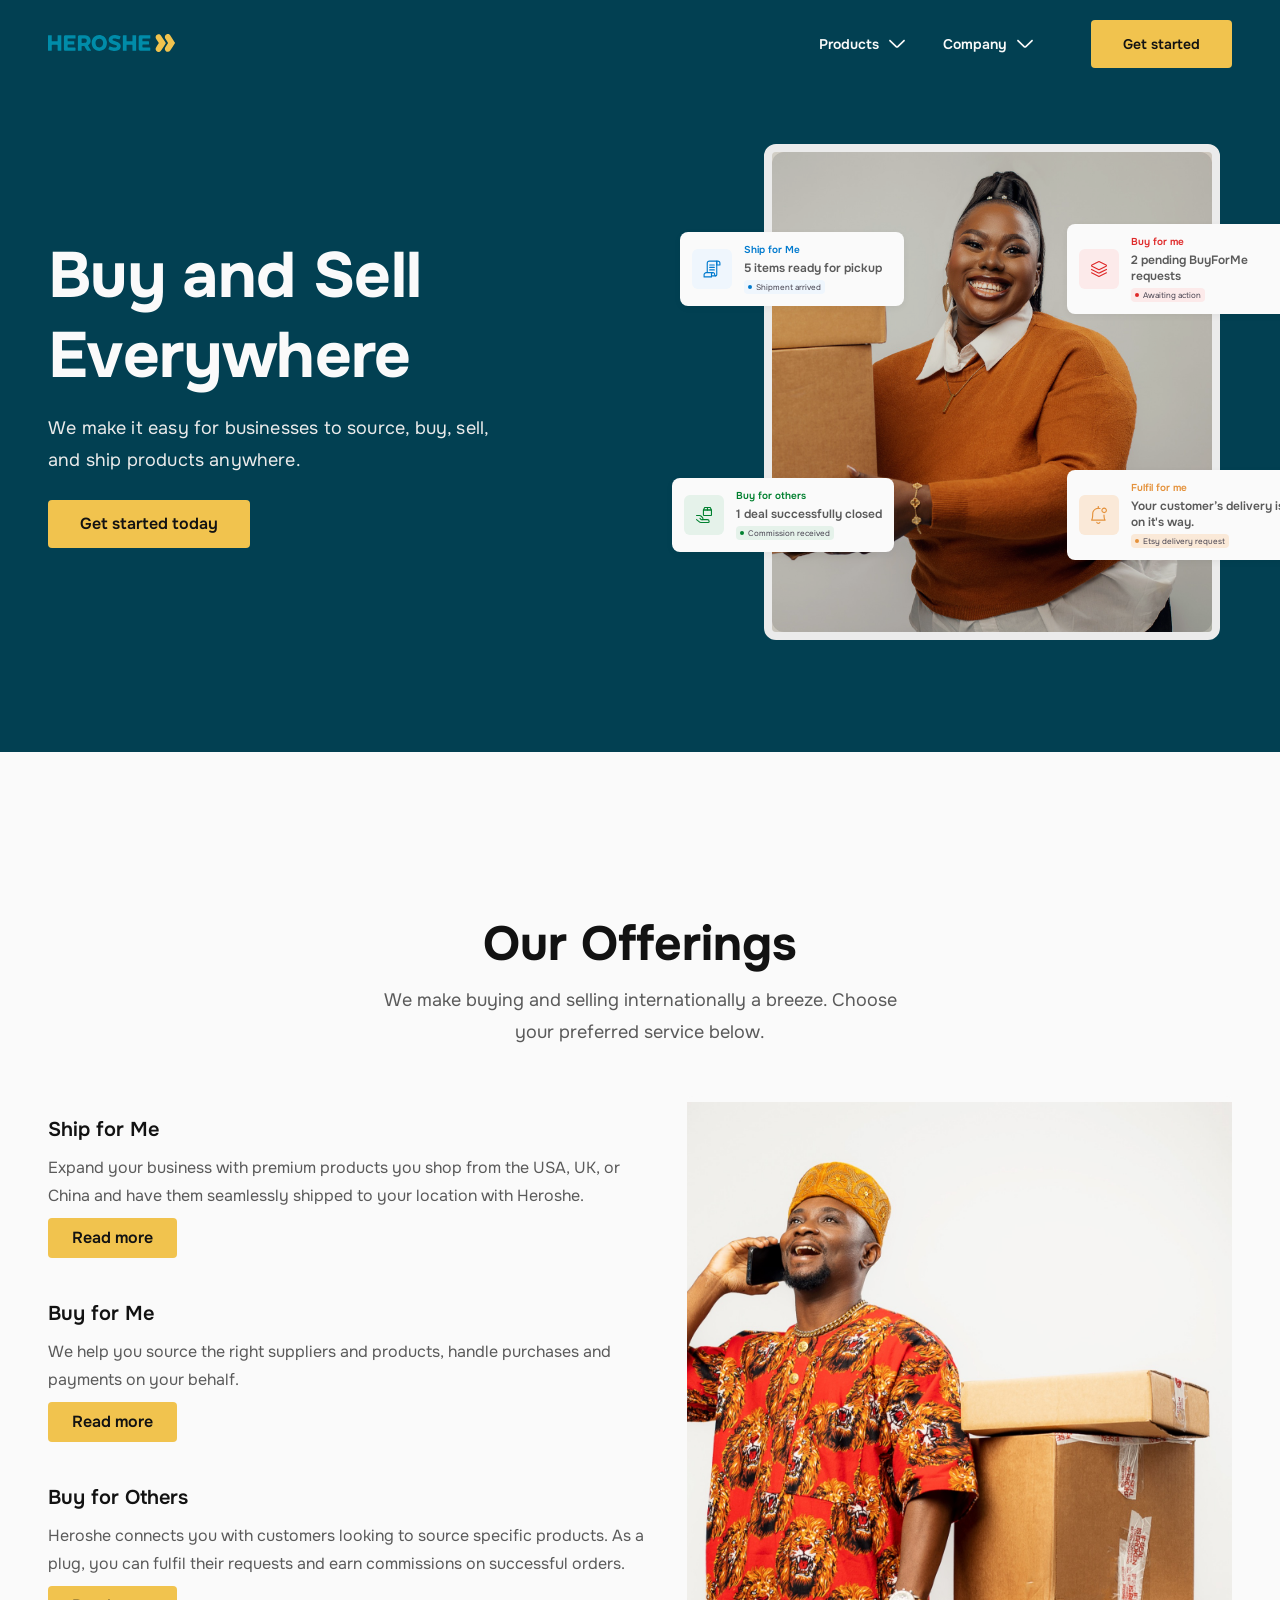
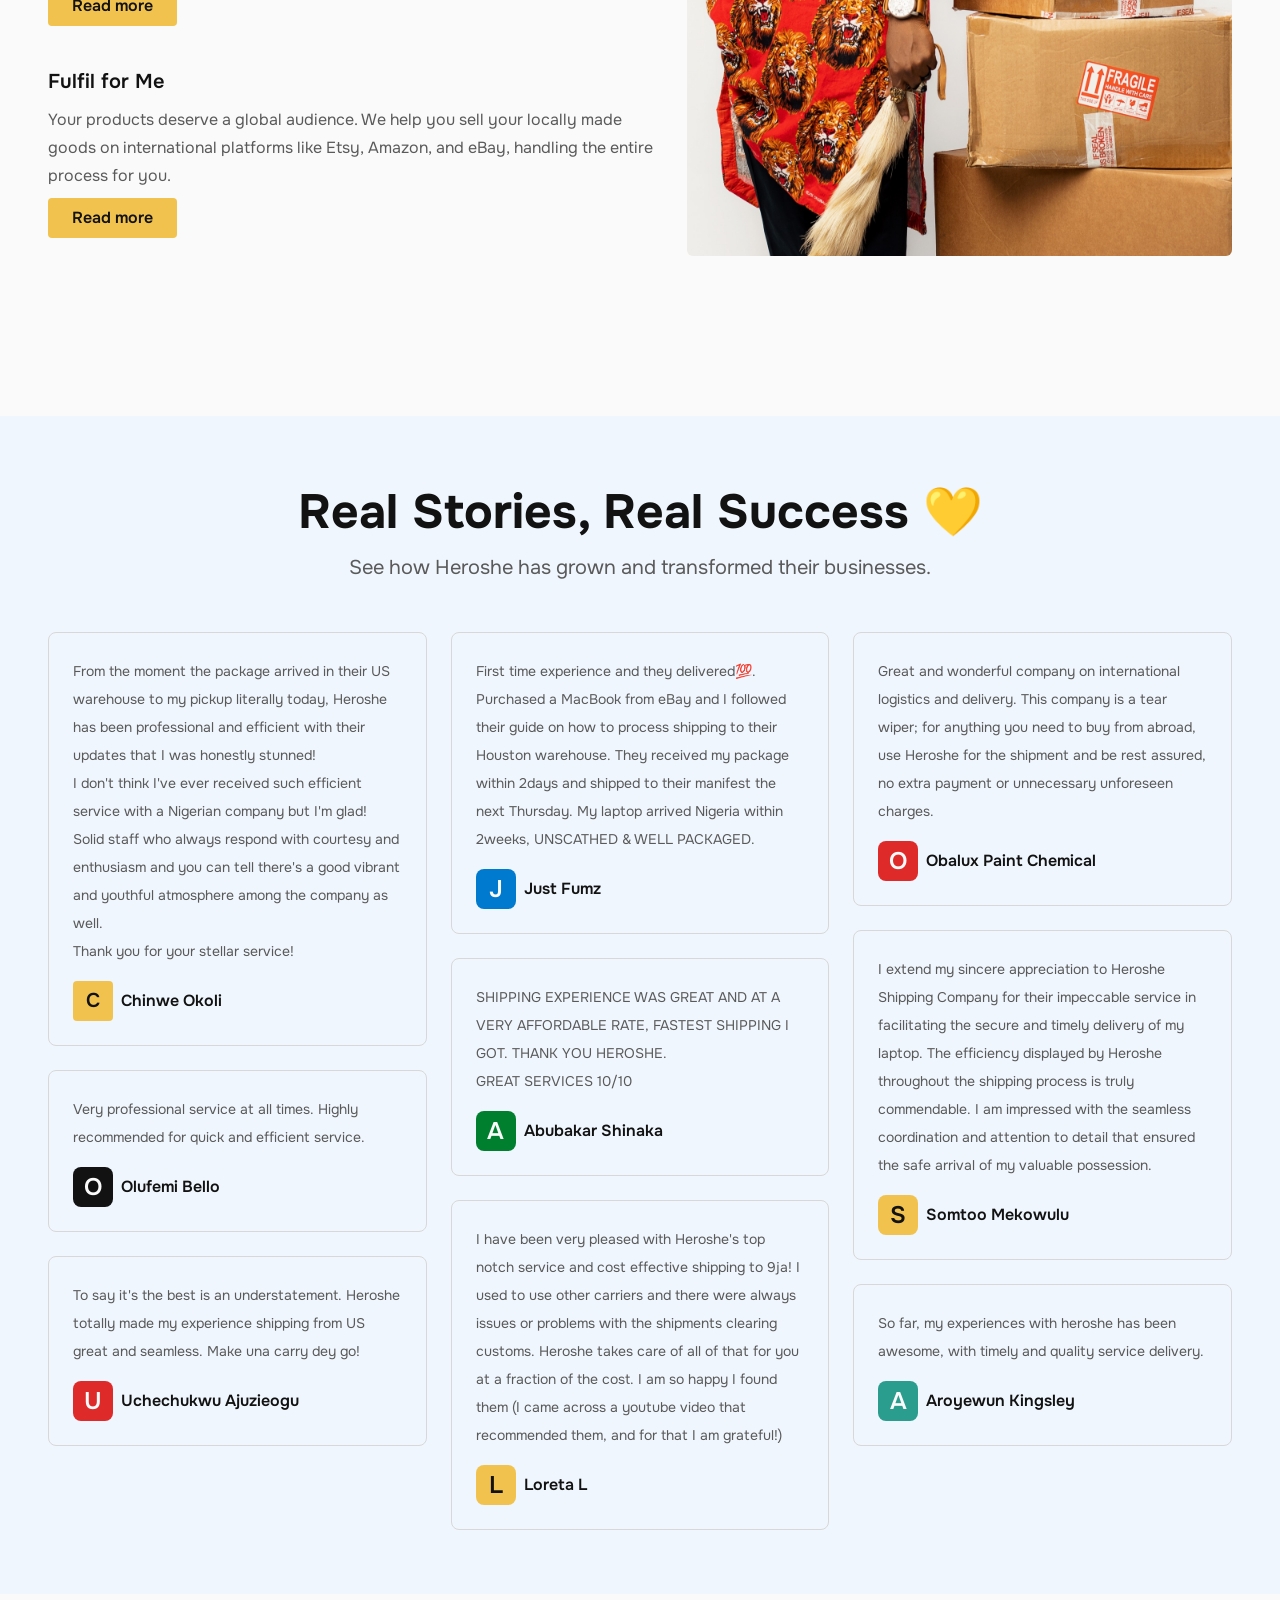
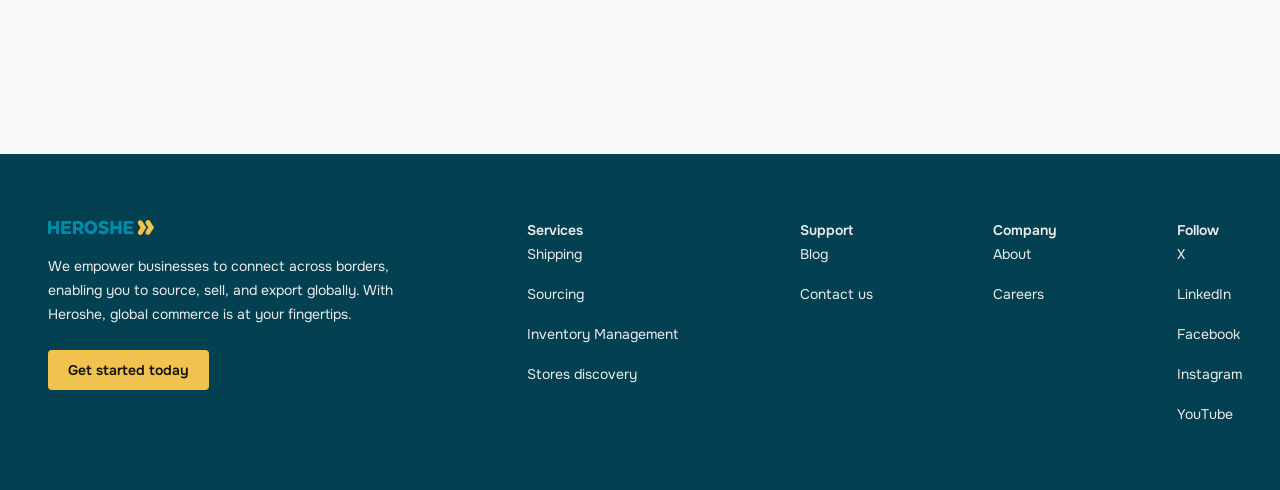
==== index.html @ 9ca13cf7 "Initial commit: Heroshe marketing site static build Imports the existing build, which until now had " ====
<!doctype html>
<html lang="en">
<head>
<meta charset="utf-8" />
<meta name="viewport" content="width=device-width, initial-scale=1" />
<title>Heroshe — Buy and Sell Everywhere</title>
<meta name="description" content="Heroshe makes it easy for businesses to source, buy, sell, and ship products anywhere." />
<link rel="preconnect" href="https://fonts.googleapis.com" />
<link rel="preconnect" href="https://fonts.gstatic.com" crossorigin />
<link href="https://fonts.googleapis.com/css2?family=Onest:wght@400;500;600;700&display=swap" rel="stylesheet" />
<link rel="stylesheet" href="styles.css" />
</head>
<body>

<!-- ───────────────────────── Header ───────────────────────── -->
<header class="header">
  <div class="header__inner">
    <a class="logo logo--header" href="index.html" aria-label="Heroshe home">
      <img src="assets/icons/logo-header.svg" alt="Heroshe" />
    </a>

    <button class="nav-toggle" type="button" aria-label="Open menu" aria-expanded="false" aria-controls="site-nav">
      <img src="assets/icons/hamburger.svg" alt="" aria-hidden="true" />
    </button>

    <nav class="nav" id="site-nav" aria-label="Main">
      <ul class="nav__list">
        <li class="nav__item nav__item--w108 has-menu">
          <button class="nav__trigger" type="button" aria-expanded="false" aria-controls="menu-products">
            Products
            <img class="nav__chevron" src="assets/icons/chevron-down.svg" alt="" aria-hidden="true" />
          </button>
          <div class="navmenu" id="menu-products">
            <a class="navmenu__link" href="ship-for-me.html">Ship for Me</a>
            <a class="navmenu__link" href="buy-for-me.html">Buy for Me</a>
            <a class="navmenu__link" href="buy-for-others.html">Buy for Others</a>
            <a class="navmenu__link" href="fulfil-for-me.html">Fulfil for Me</a>
          </div>
        </li>
        <li class="nav__item has-menu">
          <button class="nav__trigger" type="button" aria-expanded="false" aria-controls="menu-company">
            Company
            <img class="nav__chevron" src="assets/icons/chevron-down.svg" alt="" aria-hidden="true" />
          </button>
          <div class="navmenu" id="menu-company">
            <a class="navmenu__link" href="about.html">About</a>
            <a class="navmenu__link" href="contact-us.html">Contact Us</a>
          </div>
        </li>
      </ul>
      <div class="nav__actions">
        <a class="btn btn--sm" href="#">Get started</a>
      </div>
    </nav>
  </div>
</header>

<!-- ───────────────────────── Hero ───────────────────────── -->
<section class="hero">
  <div class="hero__inner">

    <div class="hero__left">
      <div class="hero__text">
        <h1 class="hero__title">Buy and Sell Everywhere</h1>
        <p class="hero__sub"><span class="d-only">We make it easy for businesses to source, buy, sell, and ship products anywhere.</span><span class="m-only">We make it easier for businesses to source, buy, ship, and fulfill products worldwide.</span></p>
      </div>
      <a class="btn btn--lg" href="#">Get started today</a>
    </div>

    <div class="hero__right">
      <div class="hero__imagegroup">
        <div class="hero__imageframe">
          <img class="hero__photo" src="assets/img/hero.jpg" alt="A Heroshe customer holding a parcel" />
          <span class="hero__scrim" aria-hidden="true"></span>
        </div>
      </div>

      <!-- Floating status cards -->
      <div class="chip-card chip-card--ship">
        <span class="chip-card__icon chip-card__icon--highlight">
          <img class="ic ic--full" src="assets/icons/receipt.svg" alt="" />
        </span>
        <div class="chip-card__body">
          <p class="chip-card__label" style="color:var(--highlight)">Ship for Me</p>
          <p class="chip-card__title">5 items ready for pickup</p>
          <span class="chip chip--highlight"><i></i>Shipment arrived</span>
        </div>
      </div>

      <div class="chip-card chip-card--buyme">
        <span class="chip-card__icon chip-card__icon--critical">
          <img class="ic ic--layers" src="assets/icons/layers.svg" alt="" />
        </span>
        <div class="chip-card__body">
          <p class="chip-card__label" style="color:var(--critical)">Buy for me</p>
          <p class="chip-card__title">2 pending BuyForMe requests</p>
          <span class="chip chip--critical"><i></i>Awaiting action</span>
        </div>
      </div>

      <div class="chip-card chip-card--buyothers">
        <span class="chip-card__icon chip-card__icon--success">
          <img class="ic ic--delivery" src="assets/icons/delivery-shipping.svg" alt="" />
        </span>
        <div class="chip-card__body">
          <p class="chip-card__label" style="color:var(--success)">Buy for others</p>
          <p class="chip-card__title">1 deal successfully closed</p>
          <span class="chip chip--success"><i></i>Commission received</span>
        </div>
      </div>

      <div class="chip-card chip-card--fulfil">
        <span class="chip-card__icon chip-card__icon--warning">
          <img class="ic ic--full" src="assets/icons/bell.svg" alt="" />
        </span>
        <div class="chip-card__body">
          <p class="chip-card__label" style="color:var(--warning)"><span class="d-only">Fulfil for me</span><span class="m-only">Sell for me</span></p>
          <p class="chip-card__title">Your customer&rsquo;s delivery is on it's way.</p>
          <span class="chip chip--warning"><i></i>Etsy delivery request</span>
        </div>
      </div>
    </div>

  </div>
</section>

<!-- ───────────────────────── Our Offerings ───────────────────────── -->
<section class="offerings">
  <div class="offerings__inner">

    <div class="section-head section-head--offerings">
      <h2 class="section-head__title">Our Offerings</h2>
      <p class="section-head__sub"><span class="d-only">We make buying and selling internationally a breeze. Choose your preferred service below.</span><span class="m-only">We make trading locally and internationally a walk in the park. Choose your preferred services below.</span></p>
    </div>

    <div class="offerings__row">
      <div class="offerings__list">

        <article class="offering">
          <h3 class="offering__title">Ship for Me</h3>
          <p class="offering__body">Expand your business with premium products you shop from the USA, UK, or China and have them seamlessly shipped to your location with Heroshe.</p>
          <a class="btn btn--md" href="ship-for-me.html">Read more</a>
        </article>

        <article class="offering">
          <h3 class="offering__title">Buy for Me</h3>
          <p class="offering__body">We help you source the right suppliers and products, handle purchases and payments on your behalf.</p>
          <a class="btn btn--md" href="buy-for-me.html">Read more</a>
        </article>

        <article class="offering">
          <h3 class="offering__title">Buy for Others</h3>
          <p class="offering__body">Heroshe connects you with customers looking to source specific products. As a plug, you can fulfil their requests and earn commissions on successful orders.</p>
          <a class="btn btn--md" href="buy-for-others.html">Read more</a>
        </article>

        <article class="offering">
          <h3 class="offering__title"><span class="d-only">Fulfil for Me</span><span class="m-only">Sell for Me</span></h3>
          <p class="offering__body">Your products deserve a global audience. We help you sell your locally made goods on international platforms like Etsy, Amazon, and eBay, handling the entire process for you.</p>
          <a class="btn btn--md" href="fulfil-for-me.html">Read more</a>
        </article>

      </div>

      <div class="offerings__figure">
        <img src="assets/img/offerings.jpg" alt="A Heroshe seller on the phone beside stacked shipping boxes" />
      </div>
    </div>

  </div>
</section>

<!-- ───────────────────────── Testimonials ───────────────────────── -->
<section class="stories">
  <div class="stories__inner">

    <div class="section-head section-head--stories">
      <h2 class="section-head__title">Real Stories, Real Success 💛</h2>
      <p class="section-head__sub">See how Heroshe has grown and transformed their businesses.</p>
    </div>

    <div class="stories__grid">

      <div class="stories__col">
        <figure class="tcard">
          <blockquote class="tcard__quote">From the moment the package arrived in their US warehouse to my pickup literally today, Heroshe has been professional and efficient with their updates that I was honestly stunned!<br />I don't think I've ever received such efficient service with a Nigerian company but I'm glad! Solid staff who always respond with courtesy and enthusiasm and you can tell there's a good vibrant and youthful atmosphere among the company as well.<br />Thank you for your stellar service!</blockquote>
          <figcaption class="tcard__author">
            <span class="avatar avatar--sq4" style="background:var(--yellow);color:var(--on-surface);font-size:20px">C</span>
            <span class="tcard__name">Chinwe Okoli</span>
          </figcaption>
        </figure>

        <figure class="tcard">
          <blockquote class="tcard__quote">Very professional service at all times. Highly recommended for quick and efficient service.</blockquote>
          <figcaption class="tcard__author">
            <span class="avatar" style="background:#121212;color:var(--surface)">O</span>
            <span class="tcard__name">Olufemi Bello</span>
          </figcaption>
        </figure>

        <figure class="tcard">
          <blockquote class="tcard__quote">To say it's the best is an understatement. Heroshe totally made my experience shipping from US great and seamless. Make una carry dey go!</blockquote>
          <figcaption class="tcard__author">
            <span class="avatar" style="background:var(--critical);color:var(--surface)">U</span>
            <span class="tcard__name">Uchechukwu Ajuzieogu</span>
          </figcaption>
        </figure>
      </div>

      <div class="stories__col">
        <figure class="tcard">
          <blockquote class="tcard__quote">First time experience and they delivered💯. Purchased a MacBook from eBay and I followed their guide on how to process shipping to their Houston warehouse. They received my package within 2days and shipped to their manifest the next Thursday. My laptop arrived Nigeria within 2weeks, UNSCATHED &amp; WELL PACKAGED.</blockquote>
          <figcaption class="tcard__author">
            <span class="avatar" style="background:var(--highlight);color:var(--surface)">J</span>
            <span class="tcard__name">Just Fumz</span>
          </figcaption>
        </figure>

        <figure class="tcard">
          <blockquote class="tcard__quote">SHIPPING EXPERIENCE WAS GREAT AND AT A VERY AFFORDABLE RATE, FASTEST SHIPPING I GOT. THANK YOU HEROSHE.<br />GREAT SERVICES 10/10</blockquote>
          <figcaption class="tcard__author">
            <span class="avatar" style="background:var(--success);color:var(--surface)">A</span>
            <span class="tcard__name">Abubakar Shinaka</span>
          </figcaption>
        </figure>

        <figure class="tcard">
          <blockquote class="tcard__quote">I have been very pleased with Heroshe's top notch service and cost effective shipping to 9ja! I used to use other carriers and there were always issues or problems with the shipments clearing customs. Heroshe takes care of all of that for you at a fraction of the cost. I am so happy I found them (I came across a youtube video that recommended them, and for that I am grateful!)</blockquote>
          <figcaption class="tcard__author">
            <span class="avatar" style="background:var(--yellow);color:var(--on-surface)">L</span>
            <span class="tcard__name">Loreta L</span>
          </figcaption>
        </figure>
      </div>

      <div class="stories__col">
        <figure class="tcard">
          <blockquote class="tcard__quote">Great and wonderful company on international logistics and delivery. This company is a tear wiper; for anything you need to buy from abroad, use Heroshe for the shipment and be rest assured, no extra payment or unnecessary unforeseen charges.</blockquote>
          <figcaption class="tcard__author">
            <span class="avatar" style="background:var(--critical);color:var(--surface)">O</span>
            <span class="tcard__name">Obalux Paint Chemical</span>
          </figcaption>
        </figure>

        <figure class="tcard">
          <blockquote class="tcard__quote">I extend my sincere appreciation to Heroshe Shipping Company for their impeccable service in facilitating the secure and timely delivery of my laptop. The efficiency displayed by Heroshe throughout the shipping process is truly commendable. I am impressed with the seamless coordination and attention to detail that ensured the safe arrival of my valuable possession.</blockquote>
          <figcaption class="tcard__author">
            <span class="avatar" style="background:var(--yellow);color:var(--on-surface)">S</span>
            <span class="tcard__name">Somtoo Mekowulu</span>
          </figcaption>
        </figure>

        <figure class="tcard">
          <blockquote class="tcard__quote">So far, my experiences with heroshe has been awesome, with timely and quality service delivery.</blockquote>
          <figcaption class="tcard__author">
            <span class="avatar" style="background:#2a9d8f;color:var(--surface)">A</span>
            <span class="tcard__name">Aroyewun Kingsley</span>
          </figcaption>
        </figure>
      </div>

    </div>
  </div>
</section>

<!-- ───────────────────────── Footer ───────────────────────── -->
<footer class="footer">
  <div class="footer__inner">

    <div class="footer__brand">
      <div class="footer__brandtop">
        <span class="logo logo--footer"><img src="assets/icons/logo-footer.svg" alt="Heroshe" /></span>
        <p class="footer__blurb">We empower businesses to connect across borders, enabling you to source, sell, and export globally. With Heroshe, global commerce is at your fingertips.</p>
      </div>
      <a class="btn btn--xs" href="#">Get started today</a>
    </div>

    <details class="footer__col" style="width:153px" open>
      <summary class="footer__heading">
        <span>Services</span>
        <img class="footer__chev" src="assets/icons/chevron-down.svg" alt="" aria-hidden="true" />
      </summary>
      <div class="footer__links">
        <a href="#">Shipping</a>
        <a href="#">Sourcing</a>
        <a href="#">Inventory Management</a>
        <a href="#">Stores discovery</a>
      </div>
    </details>

    <details class="footer__col" style="width:73px" open>
      <summary class="footer__heading">
        <span>Support</span>
        <img class="footer__chev" src="assets/icons/chevron-down.svg" alt="" aria-hidden="true" />
      </summary>
      <div class="footer__links">
        <a href="#">Blog</a>
        <a href="contact-us.html">Contact us</a>
      </div>
    </details>

    <details class="footer__col" style="width:64px" open>
      <summary class="footer__heading">
        <span>Company</span>
        <img class="footer__chev" src="assets/icons/chevron-down.svg" alt="" aria-hidden="true" />
      </summary>
      <div class="footer__links">
        <a href="about.html">About</a>
        <a href="#">Careers</a>
      </div>
    </details>

    <details class="footer__col" style="width:66px" open>
      <summary class="footer__heading">
        <span>Follow</span>
        <img class="footer__chev" src="assets/icons/chevron-down.svg" alt="" aria-hidden="true" />
      </summary>
      <div class="footer__links">
        <a href="#">X</a>
        <a href="#">LinkedIn</a>
        <a href="#">Facebook</a>
        <a href="#">Instagram</a>
        <a href="#">YouTube</a>
      </div>
    </details>

  </div>
</footer>

<script src="site.js"></script>

</body>
</html>
---- styles.css ----
/* ============================================================
   Heroshe — Home page
   Figma: Portfolio / Home page (node 2686:1385), 1440px frame
   ============================================================ */

:root {
  /* Color Role - Light Mode */
  --on-surface:        #121212;  /* N-800 */
  --text-subdued:      #5a5a5a;  /* N-600 */
  --surface:           #fafafa;  /* N-200 */
  --surface-subdued:   #ebebeb;  /* N-300 */
  --border:            #d8d8d8;  /* N-400 */
  --primary:           #f1c34e;
  --yellow:            #f1c34e;
  --secondary:         #024052;  /* Teal */

  /* Alert palette */
  --critical:          #df2a2a;
  --critical-subdued:  #fceaea;
  --highlight:         #007ace;
  --highlight-subdued: #eff6fd;
  --success:           #00802f;
  --success-subdued:   #e5f2ea;
  --warning:           #e4913a;
  --warning-subdued:   #fae9d8;

  --focus:             #2a9d8f;
  --chip-text:         #484451;

  --gutter: 88px;
  --frame: 1440px;
}

*, *::before, *::after { box-sizing: border-box; }

html { -webkit-text-size-adjust: 100%; }

body {
  margin: 0;
  background: var(--surface);
  color: var(--on-surface);
  font-family: 'Onest', -apple-system, BlinkMacSystemFont, 'Segoe UI', Helvetica, Arial, sans-serif;
  font-weight: 400;
  -webkit-font-smoothing: antialiased;
  -moz-osx-font-smoothing: grayscale;
}

h1, h2, h3, p, blockquote, figure { margin: 0; }
strong { font-weight: 600; }
img { display: block; max-width: 100%; }
a { color: inherit; text-decoration: none; }
ul { margin: 0; padding: 0; list-style: none; }

:focus-visible { outline: 2px solid var(--primary); outline-offset: 3px; }

/* ---------- Shared shell ---------- */
.header__inner,
.hero__inner,
.offerings__inner,
.stories__inner,
.footer__inner {
  max-width: var(--frame);
  margin-inline: auto;
  padding-inline: var(--gutter);
}

/* ---------- Buttons ---------- */
.btn {
  display: inline-flex;
  align-items: center;
  justify-content: center;
  background: var(--primary);
  color: var(--on-surface);
  border-radius: 4px;
  font-weight: 600;
  line-height: 24px;
  text-align: center;
  white-space: nowrap;
  transition: background-color .18s ease, transform .18s ease;
}
.btn:hover  { background: #e9b634; }
.btn:active { transform: translateY(1px); }

.btn--lg { padding: 12px 32px; font-size: 16px; }  /* hero */
.btn--md { padding:  8px 24px; font-size: 16px; }  /* offerings "Read more" */
.btn--sm { padding: 12px 32px; font-size: 14px; }  /* header */
.btn--xs { padding:  8px 20px; font-size: 14px; }  /* footer */

/* ---------- Logo ---------- */
.logo { display: block; position: relative; overflow: hidden; }
.logo img {
  position: absolute;
  left: -0.01%;
  top: 8.3%;
  width: 100.02%;
  height: 76.95%;
  max-width: none;
}
.logo--header { width: 127px;     height: 24px; }
.logo--footer { width: 105.833px; height: 20px; }

/* ============================================================
   Header navigation bar
   ============================================================ */
.header { position: relative; z-index: 20; background: var(--secondary); }
.header__inner {
  display: flex;
  align-items: center;
  justify-content: space-between;
  padding-block: 20px;
}

.nav-toggle {
  display: none;
  padding: 0;
  border: 0;
  background: none;
  cursor: pointer;
  width: 24px;
  height: 24px;
  align-items: center;
  justify-content: center;
  overflow: hidden;
}
.nav-toggle img { width: 19.478px; height: 16px; max-width: none; }

.nav { display: flex; align-items: center; gap: 56px; }
.nav__list { display: flex; align-items: center; gap: 16px; }
.nav__item { position: relative; display: flex; align-items: center; gap: 8px; }
.nav__item a,
.nav__login,
.nav__trigger {
  font-size: 14px;
  font-weight: 600;
  line-height: 24px;
  color: var(--surface);
  transition: color .18s ease;
}
.nav__item a:hover, .nav__login:hover, .nav__trigger:hover { color: var(--primary); }
.nav__chevron { width: 20px; height: 20px; transition: transform .2s ease; }
.nav__item--w108 { width: 108px; }

.nav__trigger,
.nav__link {
  display: flex;
  align-items: center;
  gap: 8px;
}
.nav__trigger {
  padding: 0;
  border: 0;
  background: none;
  font-family: inherit;
  cursor: pointer;
}

/* Products menu — no open state exists in the Figma file, so this follows the
   site's own surface/shadow language rather than a supplied design. */
.navmenu {
  position: absolute;
  top: calc(100% + 40px);   /* clears the header's 20px block padding */
  left: -12px;
  z-index: 30;
  min-width: 216px;
  display: flex;
  flex-direction: column;
  padding: 8px;
  border-radius: 8px;
  background: var(--surface);
  box-shadow: 0 12px 32px rgba(0, 13, 16, .18);
  opacity: 0;
  visibility: hidden;
  transform: translateY(-6px);
  transition: opacity .18s ease, transform .18s ease, visibility .18s;
}
.navmenu .navmenu__link {
  padding: 8px 12px;
  border-radius: 4px;
  font-size: 14px;
  font-weight: 600;
  line-height: 24px;
  color: var(--on-surface);
  white-space: nowrap;
  transition: background-color .15s ease, color .15s ease;
}
.navmenu .navmenu__link:hover { background: var(--highlight-subdued); color: var(--on-surface); }
.navmenu .navmenu__link[aria-current="page"] { color: var(--highlight); }

.has-menu.is-open > .navmenu {
  opacity: 1;
  visibility: visible;
  transform: none;
}
.has-menu.is-open > .nav__trigger .nav__chevron { transform: rotate(180deg); }

@media (hover: hover) and (min-width: 901px) {
  .has-menu:hover > .navmenu { opacity: 1; visibility: visible; transform: none; }
  .has-menu:hover > .nav__trigger .nav__chevron { transform: rotate(180deg); }
}
.nav__actions { display: flex; align-items: center; gap: 40px; }

/* ============================================================
   Hero
   ============================================================ */
.hero {
  background: var(--secondary);
  overflow: hidden;
}
.hero__inner {
  position: relative;
  height: 664px;
  display: flex;
  align-items: flex-start;
}

.hero__left {
  width: 514px;
  margin-top: 148px;
  display: flex;
  flex-direction: column;
  justify-content: center;
  align-items: flex-start;
  gap: 24px;
}
.hero__text { display: flex; flex-direction: column; gap: 16px; }
.hero__title {
  font-size: 64px;
  font-weight: 700;
  line-height: 80px;
  letter-spacing: -0.64px;
  color: var(--surface);
}
.hero__sub {
  width: 455px;
  max-width: 100%;
  font-size: 18px;
  line-height: 32px;
  letter-spacing: 0.18px;
  color: var(--surface-subdued);
}

/* --- Hero visual --- */
.hero__right {
  position: absolute;
  left: 712px;
  top: 64px;
  width: 640px;
  height: 480px;
}
.hero__imagegroup {
  position: absolute;
  left: 50%;
  transform: translateX(-50%);
  top: 0;
  width: 440px;
  height: 480px;
  background: var(--surface-subdued);
  border-radius: 12px;
}
.hero__imageframe {
  position: absolute;
  inset: -8px;                 /* the stroke sits outside the image group */
  border: 8px solid var(--surface-subdued);
  border-radius: 12px;
  background: var(--surface-subdued);
  overflow: hidden;
}
.hero__photo {
  position: absolute;
  left: -264px;
  top: -7px;
  width: 776px;
  height: 558px;
  max-width: none;
  object-fit: cover;
  pointer-events: none;
}
.hero__scrim {
  position: absolute;
  left: 50%;
  top: 50%;
  transform: translate(-50%, -50%);
  width: 440px;
  height: 480px;
  border-radius: 12px;
  background: #000d10;
  opacity: .12;
}

/* --- Floating status cards --- */
.chip-card {
  position: absolute;
  display: flex;
  align-items: center;
  gap: 12px;
  padding: 12px;
  background: var(--surface);
  border-radius: 8px;
  box-shadow: 0 2px 7px 0 rgba(0, 13, 16, .05);
  overflow: hidden;
}
.chip-card--ship      { left: 8px;   top: 80px;  width: 224px; }
.chip-card--buyme     { left: 395px; top: 72px; }
.chip-card--buyothers { left: 0;     top: 326px; }
.chip-card--fulfil    { left: 395px; top: 318px; }

.chip-card__icon {
  flex: none;
  display: flex;
  align-items: center;
  justify-content: center;
  width: 40px;
  height: 40px;
  border-radius: 6px;
  overflow: hidden;
}
.chip-card__icon--highlight { background: var(--highlight-subdued); }
.chip-card__icon--critical  { background: var(--critical-subdued); }
.chip-card__icon--success   { background: var(--success-subdued); }
.chip-card__icon--warning   { background: var(--warning-subdued); }

.ic { flex: none; max-width: none; }
.ic--full     { width: 18px;      height: 18px; }
.ic--delivery { width: 16.663px;  height: 16.663px; }
.ic--layers   { width: 15.470px;  height: 15.467px; }

.chip-card__body { display: flex; flex-direction: column; align-items: flex-start; gap: 4px; }
.chip-card--ship   .chip-card__body { width: 141px; }
.chip-card--buyme  .chip-card__body { width: 169px; }
.chip-card--fulfil .chip-card__body { width: 161px; }
.chip-card--buyothers .chip-card__title { white-space: nowrap; }
.chip-card__label { font-size: 10px; font-weight: 600; line-height: 12px; }
.chip-card__title { font-size: 12px; font-weight: 600; line-height: 16px; color: var(--text-subdued); }

.chip {
  display: inline-flex;
  align-items: center;
  gap: 4px;
  padding: 2px 4px;
  border-radius: 4px;
  font-size: 8px;
  line-height: 10px;
  color: var(--chip-text);
  white-space: nowrap;
  font-feature-settings: "dlig" 1, "lnum" 1, "pnum" 1;
}
.chip i { width: 4px; height: 4px; border-radius: 8px; }
.chip--highlight            { background: var(--highlight-subdued); }
.chip--highlight i          { background: var(--highlight); }
.chip--critical             { background: var(--critical-subdued); }
.chip--critical i           { background: var(--critical); }
.chip--success              { background: var(--success-subdued); }
.chip--success i            { background: var(--success); }
.chip--warning              { background: var(--warning-subdued); }
.chip--warning i            { background: var(--warning); }

/* ============================================================
   Section heading (shared)
   ============================================================ */
.section-head {
  display: flex;
  flex-direction: column;
  align-items: center;
  gap: 8px;
  text-align: center;
  overflow-wrap: break-word;
}
.section-head__title {
  font-size: 48px;
  font-weight: 700;
  line-height: 64px;
  color: var(--on-surface);
}
.section-head__sub {
  max-width: 100%;
  line-height: 32px;
  color: var(--text-subdued);
}
.section-head--offerings .section-head__sub { width: 544px; font-size: 18px; }
.section-head--stories   .section-head__sub { width: 591px; font-size: 20px; }

/* Copy that differs between the desktop and mobile Figma frames */
.m-only { display: none; }

/* ============================================================
   Our Offerings
   ============================================================ */
.offerings { background: var(--surface); }
.offerings__inner {
  padding-block: 160px;
  display: flex;
  flex-direction: column;
  align-items: center;
  gap: 48px;
}

.offerings__row {
  width: 100%;
  display: flex;
  align-items: center;
  justify-content: space-between;
  gap: 24px;
}

.offerings__list {
  width: 558px;
  flex: none;
  display: flex;
  flex-direction: column;
  align-items: flex-start;
  gap: 40px;
}
.offering {
  width: 100%;
  display: flex;
  flex-direction: column;
  align-items: flex-start;
  gap: 8px;
  overflow-wrap: break-word;
}
.offering__title { font-size: 20px; font-weight: 600; line-height: 32px; color: var(--on-surface); }
.offering__body  { font-size: 16px; line-height: 28px; color: var(--text-subdued); }

.offerings__figure {
  position: relative;
  flex: none;
  width: 618px;
  height: 817px;
  border-radius: 6px;
  background: var(--surface);
  overflow: hidden;
}
.offerings__figure img {
  position: absolute;
  left: -111px;
  top: calc(50% + 5.5px);
  transform: translateY(-50%);
  width: 1178px;
  height: 934px;
  max-width: none;
  object-fit: cover;
}

/* ============================================================
   Real Stories, Real Success
   ============================================================ */
.stories {
  background: var(--highlight-subdued);
  margin-bottom: 160px;
}
.stories__inner {
  padding-block: 64px;
  display: flex;
  flex-direction: column;
  align-items: center;
  gap: 48px;
}

.stories__grid {
  width: 100%;
  display: flex;
  align-items: flex-start;
  gap: 24px;
}
.stories__col {
  flex: 1 1 0;
  min-width: 0;
  display: flex;
  flex-direction: column;
  align-items: flex-start;
  gap: 24px;
}

.tcard {
  width: 100%;
  display: flex;
  flex-direction: column;
  align-items: flex-start;
  gap: 16px;
  padding: 24px;
  border: 1px solid var(--border);
  border-radius: 8px;
  overflow: hidden;
}
.tcard__quote {
  font-size: 14px;
  line-height: 28px;
  color: var(--text-subdued);
  overflow-wrap: break-word;
}
.tcard__author { display: flex; align-items: center; gap: 8px; }
.tcard__name   { font-size: 16px; font-weight: 600; line-height: 24px; color: var(--on-surface); }

.avatar {
  flex: none;
  display: flex;
  align-items: center;
  justify-content: center;
  width: 40px;
  height: 40px;
  border-radius: 8px;
  font-size: 24px;
  font-weight: 600;
  line-height: 24px;
}
.avatar--sq4 { border-radius: 4px; }

/* ============================================================
   Footer
   ============================================================ */
.footer { background: var(--secondary); overflow: hidden; }
.footer__inner {
  padding-block: 64px;
  display: flex;
  align-items: flex-start;
  gap: 120px;
}

.footer__brand {
  width: 359px;
  flex: none;
  display: flex;
  flex-direction: column;
  align-items: flex-start;
  gap: 24px;
}
.footer__brandtop { display: flex; flex-direction: column; align-items: flex-start; gap: 16px; }
.footer__blurb {
  font-size: 14px;
  line-height: 24px;
  color: var(--surface-subdued);
  overflow-wrap: break-word;
}

.footer__col {
  flex: none;
  display: flex;
  flex-direction: column;
  align-items: flex-start;
  gap: 16px;
  font-size: 14px;
  line-height: 24px;
  color: var(--surface-subdued);
  overflow-wrap: break-word;
}
.footer__heading {
  display: flex;
  align-items: center;
  gap: 16px;
  width: 100%;
  font-weight: 600;
  list-style: none;
  cursor: default;
}
.footer__heading::-webkit-details-marker { display: none; }
.footer__heading > span { flex: 1 1 0; min-width: 0; }
.footer__chev {
  display: none;
  flex: none;
  width: 16px;
  height: 16px;
  transition: transform .2s ease;
}
.footer__links {
  display: flex;
  flex-direction: column;
  align-items: flex-start;
  gap: 16px;
}
.footer__col a { transition: color .18s ease; }
.footer__col a:hover { color: var(--primary); }

/* ============================================================
   About Us page — Figma "About Us" frame (1440px, node 2686:1703)
   ============================================================ */

/* ---- Hero ---- */
.ahero { background: var(--secondary); overflow: hidden; }
.ahero__inner {
  max-width: var(--frame);
  margin-inline: auto;
  padding-inline: var(--gutter);
  position: relative;
  height: 664px;
  display: flex;
  align-items: center;
  justify-content: space-between;
  gap: 24px;
}
/* The Figma frame centres both groups 28px above the section's midpoint */
.ahero__left,
.ahero__right { margin-bottom: 56px; }

.ahero__left {
  width: 567px;
  flex: none;
  display: flex;
  flex-direction: column;
  align-items: flex-start;
  gap: 16px;
  overflow-wrap: break-word;
}
.ahero__eyebrow {
  font-size: 18px;
  line-height: 32px;
  letter-spacing: 0.18px;
  color: var(--surface-subdued);
}
.ahero__title {
  width: 616px;
  max-width: none;
  font-size: 64px;
  font-weight: 700;
  line-height: 80px;
  letter-spacing: -0.64px;
  color: var(--surface);
}

.ahero__right { flex: none; width: 456px; height: 480px; }
.ahero__frame {
  box-sizing: content-box;     /* the 8px stroke sits outside the 456x480 group */
  width: 456px;
  height: 480px;
  margin: -8px;
  border: 8px solid var(--surface-subdued);
  border-radius: 12px;
  background: var(--surface-subdued);
  overflow: hidden;
  position: relative;
}
.ahero__photo {
  position: absolute;
  left: -19px;
  top: -11px;
  width: 670px;
  height: 534px;
  max-width: none;
  object-fit: cover;
  pointer-events: none;
}

/* ---- Two-column content rows ---- */
.about { background: var(--surface); }
.about__inner {
  max-width: var(--frame);
  margin-inline: auto;
  padding: 160px var(--gutter) 0;
  display: flex;
  flex-direction: column;
  gap: 128px;
}

.arow { display: flex; align-items: flex-start; }
.arow__label {
  width: 537px;          /* holds every right-hand column on one x-axis */
  flex: none;
  padding-right: 24px;
  font-size: 48px;
  font-weight: 700;
  line-height: 64px;
  color: var(--on-surface);
}
.arow__body { flex: 1 1 0; min-width: 0; }

.prose {
  display: flex;
  flex-direction: column;
  gap: 16px;
  font-size: 18px;
  line-height: 32px;
  letter-spacing: 0.18px;
  color: var(--on-surface);
  overflow-wrap: break-word;
}
.prose__block p { margin: 0; }   /* the two sentences sit tight inside a block */

/* ---- Core values ---- */
.values {
  display: flex;
  flex-direction: column;
  align-items: flex-start;
  gap: 24px;
  list-style: none;
  margin: 0;
  padding: 0;
}
.value { display: flex; align-items: center; gap: 12px; }
.value__icon {
  flex: none;
  display: flex;
  align-items: center;
  justify-content: center;
  width: 24px;
  height: 24px;
  overflow: hidden;
}
.value__icon img { width: 22.693px; height: 22.693px; max-width: none; }
.value__text {
  font-size: 18px;
  line-height: 32px;
  letter-spacing: 0.18px;
  color: var(--on-surface);
}

/* ---- By the numbers ---- */
.stats {
  display: flex;
  flex-wrap: wrap;
  align-items: flex-start;
  align-content: flex-start;
  justify-content: space-between;
  row-gap: 48px;
}
.stat {
  display: flex;
  flex-direction: column;
  align-items: flex-start;
  gap: 4px;
  border-radius: 8px;
  background: var(--surface);
  overflow: hidden;
  white-space: nowrap;
}
.stat--fixed { width: 336px; flex: none; }
.stat__value {
  font-size: 96px;
  font-weight: 700;
  line-height: 96px;
  color: var(--on-surface);
}
.stat__label {
  font-size: 18px;
  font-weight: 500;
  line-height: 24px;
  color: var(--text-subdued);
}
.stat__label--wrap { width: 100%; white-space: normal; overflow-wrap: break-word; }

/* ---- Leadership ---- */
.leaders {
  max-width: 413px;
  display: flex;
  flex-direction: column;
  align-items: flex-start;
  gap: 48px;
}
.leader { display: flex; align-items: center; gap: 16px; }
.leader__avatar {
  position: relative;
  flex: none;
  width: 100px;
  height: 100px;
  border-radius: 64px;
  background: #d9d9d9;
  overflow: hidden;
}
.leader__photo { position: absolute; max-width: none; object-fit: cover; pointer-events: none; }
.leader__photo--osinachi { left: -14px; top:  0;   width: 128px; height: 128px; }
.leader__photo--chichi   { left:  -6px; top:  0;   width: 106px; height: 106px; }
.leader__photo--joseph   { left: -38px; top: -8px; width: 166px; height: 208px; }

.leader__meta {
  display: flex;
  flex-direction: column;
  align-items: flex-start;
  gap: 8px;
  color: var(--on-surface);
  overflow-wrap: break-word;
}
.leader__name { font-size: 24px; font-weight: 700; line-height: 32px; }
.leader__role { font-size: 16px; line-height: 24px; }

/* ---- Team gallery ---- */
.gallery { background: var(--surface); }
.gallery__inner {
  max-width: var(--frame);
  margin-inline: auto;
  padding: 160px var(--gutter);
  display: flex;
  flex-direction: column;
  align-items: center;
  gap: 48px;
}
.gallery__title {
  width: 100%;
  font-size: 48px;
  font-weight: 700;
  line-height: 64px;
  text-align: center;
  color: var(--on-surface);
  overflow-wrap: break-word;
}
.gallery__grid {
  width: 100%;
  display: flex;
  flex-direction: column;
  gap: 24px;
}
.gallery__row { display: flex; align-items: center; gap: 24px; }

.shot {
  position: relative;
  height: 420px;
  border-radius: 12px;
  background: var(--surface-subdued);
  overflow: hidden;
}
.shot--wide  { width: 100%; }
.shot--left  { width: 720px; flex: none; }
.shot--right { flex: 1 1 0; min-width: 0; }

.shot__img { position: absolute; max-width: none; object-fit: cover; pointer-events: none; }
.shot__img--wide  { left:   0;   top: -108px; width: 1266px; height: 844px; }
.shot__img--left  { left: -19px; top:  -61px; width:  744px; height: 498px; }
.shot__img--right { left: -50px; top:    3px; width:  621px; height: 414px; }

.shot__scrim {
  position: absolute;
  inset: 0;
  border-radius: 12px;
  background: #000d10;
  opacity: .12;
}

/* ============================================================
   Ship for Me page — Figma "Ship for Me" frame (1440px, node 2686:2378)
   ============================================================ */

/* ---- Hero (shares the About hero shell) ---- */
.shero__left  { width: 613px; gap: 24px; }
.shero__text  { display: flex; flex-direction: column; gap: 16px; width: 100%; }
.shero__title {
  font-size: 64px;
  font-weight: 700;
  line-height: 80px;
  letter-spacing: -0.64px;
  color: var(--surface);
}
.shero__sub {
  font-size: 18px;
  line-height: 32px;
  letter-spacing: 0.18px;
  color: var(--surface-subdued);
}
.shero__actions { display: flex; align-items: flex-start; gap: 24px; }
.shero__photo   { left: -186px; top: -24px; width: 790px; height: 528px; }

/* ---- Who we serve ---- */
.serve { background: var(--surface); }
.serve__inner {
  max-width: var(--frame);
  margin-inline: auto;
  padding: 160px var(--gutter) 0;
  display: flex;
  flex-direction: column;
  align-items: center;
  gap: 48px;
}
.serve__head { width: 1050px; max-width: 100%; }
.serve__head .section-head__sub { width: 728px; font-size: 18px; }

.serve__grid {
  width: 100%;
  display: flex;
  align-items: flex-start;
  gap: 16px;
  list-style: none;
  margin: 0;
  padding: 0;
}
.serve__item {
  flex: 1 1 0;
  min-width: 0;
  display: flex;
  flex-direction: column;
  align-items: flex-start;
  gap: 16px;
}
.serve__frame {
  position: relative;
  display: block;
  width: 100%;
  /* Must stay the Figma card shape at every width, not a fixed height — the
     photo crops below are percentages of this box and only hold their aspect
     ratio while the box does. A fixed height turns the card landscape at
     in-between widths (2 columns ~600px, 3 columns ~1120px) and stretches the
     photos with it. */
  aspect-ratio: 197.33 / 292;
  border-radius: 8px;
  background: var(--surface-subdued);
  overflow: hidden;
}
.serve__img { position: absolute; max-width: none; }
/* Crop values carried over from the Figma image fills. These are independent
   width/height percentages of the frame, so they only hold each photo's true
   aspect ratio while the frame keeps the Figma card shape — hence the
   aspect-ratio above rather than a fixed height. Give the frame a fixed height
   at any breakpoint and the photos stretch with the card. */
.serve__img--social     { left: -12.62%; top:  -1.71%; width: 158.07%; height: 140.41%; }
.serve__img--personal   { left: -22.39%; top: -16.68%; width: 166.16%; height: 168.99%; }
.serve__img--msme       { left: -16.07%; top:  -4.57%; width: 228.93%; height: 111.20%; }
.serve__img--influencer { left: -28.43%; top:  -0.01%; width: 222.34%; height: 100.01%; }
.serve__img--store      { left: -20.03%; top:  -0.68%; width: 242.42%; height: 115.82%; }

/* The "You!" is an exported wordmark, not live text. It was originally built
   as Onest + an offset text-shadow, which can never match: the real artwork
   has a light knockout outline between the front letters and their shadow,
   and custom kerning. Figma positions it 6.87px left of centre. */
.serve__frame--you { display: flex; align-items: center; justify-content: center; }
.serve__you {
  /* Figma: 167px wide in a 197.33px card, offset 6.87px left of centre. Kept as
     percentages so it tracks the card at every width instead of needing a fixed
     size per breakpoint. */
  width: 84.63%;
  height: auto;
  transform: translateX(-4.11%);
}
.serve__label {
  width: 100%;
  font-size: 16px;
  font-weight: 600;
  line-height: 24px;
  color: var(--text-subdued);
  overflow-wrap: break-word;
}

/* ---- Everything you need ---- */
.features { background: var(--surface); }
.features__inner {
  max-width: var(--frame);
  margin-inline: auto;
  padding: 160px var(--gutter) 0;
  display: flex;
  flex-direction: column;
  align-items: center;
  gap: 48px;
}
.features__head .section-head__sub { width: 684px; font-size: 18px; }

/* "Stress-Free" is set in the page colour and overlaid with a tilted teal copy */
.rotword { position: relative; display: inline-block; }
.rotword__ghost { color: transparent; }
.rotword__ink {
  position: absolute;
  inset: 0;
  display: block;
  transform: rotate(-4deg);
  transform-origin: center;
  color: var(--focus);
}

.features__grid {
  width: 100%;
  display: flex;
  align-items: flex-start;
  gap: 24px;
}
.fcard {
  flex: 1 1 0;
  min-width: 0;
  display: flex;
  flex-direction: column;
  align-items: center;
  gap: 40px;
  padding: 48px 40px 0;
  border-radius: 12px;
  background: #f7f3e6;
  overflow: hidden;
}
.fcard__text {
  width: 100%;
  height: 160px;
  display: flex;
  flex-direction: column;
  align-items: flex-start;
  gap: 12px;
  overflow-wrap: break-word;
}
.fcard__title { font-size: 24px; font-weight: 600; line-height: 32px; color: var(--on-surface); }
.fcard__body  { font-size: 16px; line-height: 28px; color: var(--text-subdued); }

.phone {
  position: relative;
  flex: none;
  width: 325px;
  max-width: 100%;
  height: 381px;
  border: 4px solid var(--on-surface);
  border-bottom: 0;
  border-radius: 24px 24px 0 0;
}
.phone--black { border-color: #000; }
.phone__clip {
  position: absolute;
  inset: 0;
  display: block;
  border-radius: 20px 20px 0 0;
  overflow: hidden;
}
.phone__img { position: absolute; width: 100%; max-width: none; }
.phone__img--delivery { left:  0.10%; top: 0.04%; height: 102.13%; }
.phone__img--tracking { left: -0.15%; top: 0.12%; height: 122.83%; }
.phone__img--payment  { left: -0.27%; top: 0.39%; height: 114.19%; }

/* ---- How to ship ---- */
.howto { background: var(--surface); }
.howto__inner {
  max-width: var(--frame);
  margin-inline: auto;
  padding: 160px var(--gutter) 0;
  display: flex;
  flex-direction: column;
  align-items: center;
  gap: 48px;
}
.howto__title { text-align: center; }

.howto__row {
  width: 100%;
  display: flex;
  align-items: center;
  gap: 72px;
}
.howto__figure {
  position: relative;
  flex: none;
  width: 604px;
  height: 516px;
  border-radius: 6px;
  background: var(--surface);
  overflow: hidden;
}
.howto__figure img {
  position: absolute;
  left: calc(50% + 0.5px);
  top: calc(50% - 0.27px);
  transform: translate(-50%, -50%);
  width: 883px;
  height: 594px;
  max-width: none;
  object-fit: cover;
}

.howto__steps {
  flex: none;
  width: 532px;
  display: flex;
  flex-direction: column;
  align-items: flex-start;
  gap: 40px;
  list-style: none;
  margin: 0;
  padding: 0;
}
.step { display: flex; align-items: flex-start; gap: 8px; width: 100%; }
.step__icon {
  flex: none;
  display: flex;
  align-items: center;
  justify-content: center;
  width: 32px;
  height: 32px;
  overflow: hidden;
}
.step__icon img { width: 22px; height: 22px; max-width: none; }
.step__text {
  flex: 1 1 0;
  min-width: 0;
  display: flex;
  flex-direction: column;
  align-items: flex-start;
  gap: 8px;
  overflow-wrap: break-word;
}
.step__title { font-size: 20px; font-weight: 600; line-height: 32px; color: var(--on-surface); }
.step__body  { width: 506px; max-width: none; font-size: 16px; line-height: 28px; color: var(--text-subdued); }

/* ---- Shipping price calculator ---- */
.calc { background: var(--highlight-subdued); margin-top: 160px; }
.calc__inner {
  max-width: var(--frame);
  margin-inline: auto;
  padding: 64px var(--gutter);
  display: flex;
  flex-direction: column;
  align-items: center;
  gap: 48px;
}
.calc__head .section-head__sub { width: 862px; font-size: 18px; }

.calcbox {
  width: 840px;
  max-width: 100%;
  display: flex;
  flex-direction: column;
  align-items: center;
  gap: 24px;
  padding: 32px;
  border: 1px solid var(--border);
  border-radius: 12px;
  background: var(--surface);
}
.calcbox__row { width: 100%; display: flex; align-items: flex-start; gap: 24px; }

.field {
  flex: 1 1 0;
  min-width: 0;
  width: 100%;
  display: flex;
  flex-direction: column;
  align-items: flex-start;
  gap: 8px;
}
.field--tall { height: 72px; }
.field__label {
  font-size: 14px;
  font-weight: 500;
  line-height: 24px;
  color: var(--on-surface);
  white-space: nowrap;
}
.field__label--muted { color: var(--text-subdued); }

.control {
  width: 100%;
  height: 40px;
  display: flex;
  align-items: center;
  gap: 24px;
  padding: 0 10px;
  border: 1px solid var(--border);
  border-radius: 4px;
  background: var(--surface);
}
.control--select   { justify-content: space-between; }
.control--readonly { border-color: transparent; background: var(--surface-subdued); }
.control__value {
  font-size: 14px;
  line-height: 24px;
  color: var(--text-subdued);
  white-space: nowrap;
}
.control__chev { flex: none; width: 16px; height: 16px; }

.plan {
  flex: 1 1 0;
  min-width: 0;
  height: 40px;
  display: flex;
  align-items: center;
  justify-content: center;
  padding: 0 10px;
  border: 1px solid var(--border);
  border-radius: 4px;
  background: var(--surface);
  font-size: 14px;
  font-weight: 500;
  line-height: 24px;
  color: var(--text-subdued);
  white-space: nowrap;
}
.plan--active { border-color: var(--focus); color: var(--focus); font-weight: 600; }

.calcbox__note { font-size: 12px; line-height: 16px; color: var(--text-subdued); }
.calcbox__rule {
  width: 100%;
  height: 0;
  margin: 0;
  border: 0;
  border-top: 1px solid var(--border);
}

.pricebox {
  width: 100%;
  display: flex;
  flex-direction: column;
  align-items: center;
  gap: 16px;
  padding: 16px 10px;
  border-radius: 4px;
  background: var(--surface-subdued);
  color: var(--on-surface);
  white-space: nowrap;
}
.pricebox__label { font-size: 14px; font-weight: 500; line-height: 24px; }
.pricebox__value { font-size: 40px; font-weight: 700; line-height: 56px; }

.calcbox__link {
  white-space: nowrap;
  font-size: 14px;
  line-height: 24px;
  color: var(--highlight);
  text-decoration: underline;
  text-underline-position: from-font;
}

/* ---- FAQ ---- */
.faq { background: var(--surface); }
.faq__inner {
  max-width: var(--frame);
  margin-inline: auto;
  padding: 160px var(--gutter);
  display: flex;
  align-items: flex-start;
  justify-content: space-between;
  gap: 24px;
}
.faq__intro {
  width: 537px;
  flex: none;
  display: flex;
  flex-direction: column;
  align-items: flex-start;
  gap: 8px;
  overflow-wrap: break-word;
}
.faq__title { font-size: 48px; font-weight: 700; line-height: 64px; color: var(--on-surface); }
.faq__sub {
  width: 544px;
  max-width: none;
  font-size: 18px;
  line-height: 32px;
  color: var(--text-subdued);
}

.faq__list {
  width: 620px;
  flex: none;
  display: flex;
  flex-direction: column;
  align-items: flex-start;
  gap: 40px;
}
.qa {
  width: 100%;
  padding: 16px;
  border-bottom: 1px solid var(--border);
}
.qa[open] { background: rgba(235, 235, 235, .5); }
.qa__q {
  display: flex;
  align-items: center;
  gap: 72px;
  list-style: none;
  cursor: pointer;
}
.qa__q::-webkit-details-marker { display: none; }
.qa__q > span {
  flex: 1 1 0;
  min-width: 0;
  font-size: 20px;
  font-weight: 600;
  line-height: 32px;
  color: var(--on-surface);
  overflow-wrap: break-word;
}
.qa__chev { flex: none; width: 20px; height: 20px; transition: transform .2s ease; }
.qa[open] .qa__chev { transform: rotate(180deg); }
.qa__a {
  margin-top: 8px;
  font-size: 16px;
  line-height: 28px;
  color: var(--text-subdued);
  overflow-wrap: break-word;
}

/* ============================================================
   Buy for Me page — Figma "Buy for Me" frame (1440px, node 2686:2670)
   ============================================================ */

.bhero__photo { left: -166px; top: -15px; width: 789px; height: 526px; }

/* ---- Sourcing made simple ---- */
.sourcing { background: var(--surface); }
.sourcing__inner {
  max-width: var(--frame);
  margin-inline: auto;
  padding: 160px var(--gutter) 0;
  display: flex;
  flex-direction: column;
  align-items: center;
  gap: 48px;
}
.sourcing__head .section-head__sub { width: 684px; font-size: 18px; }

.sourcing__grid {
  width: 100%;
  display: flex;
  align-items: stretch;
  gap: 24px;
}
.scard {
  flex: 1 1 0;
  min-width: 0;
  display: flex;
  flex-direction: column;
  align-items: flex-start;
  gap: 24px;
  padding: 40px;
  border-radius: 12px;
  background: var(--highlight-subdued);
}
.scard__icon {
  flex: none;
  display: flex;
  align-items: center;
  justify-content: center;
  width: 40px;
  height: 40px;
  border-radius: 8px;
  background: #cce4f5;
}
.scard__glyph { max-width: none; }
.scard__glyph--store { width: 20px; height: 20px; }
.scard__glyph--card  { width: 20px; height: 20px; }
.scard__glyph--truck { width: 24px; height: 24px; }

.scard__text {
  width: 100%;
  display: flex;
  flex-direction: column;
  align-items: flex-start;
  gap: 16px;
  overflow-wrap: break-word;
}
.scard__title { font-size: 24px; font-weight: 600; line-height: 32px; color: var(--on-surface); }
.scard__body  { font-size: 16px; line-height: 28px; color: var(--text-subdued); }

/* ---- How to use Buy for Me (taller figure, full-width step copy) ---- */
.howto__accent { color: var(--focus); }
.howto--buy .howto__figure { height: 704px; }
.howto--buy .howto__figure img {
  left: -339px;
  top: 4.23px;
  transform: none;
  width: 1124px;
  height: 748.6px;
}
.howto--buy .step__body { width: 100%; }

/* ============================================================
   Buy for Others page — Figma "Buy for Others" frame (1440px, node 2686:2881)
   ============================================================ */

.ohero__left { width: 680px; }

/* ---- Customers to Serve ---- */
/* overflow:hidden matches Figma's own frame clip — without it the rings'
   extra height (they're taller than the stage) paints over the section
   that follows, since absolutely-positioned content paints above a later
   sibling's background regardless of DOM order. */
/* The section's own tinted background carries the standard 160px section
   gap (as padding, not margin) so it butts straight against the hero with
   no page-background sliver between two colored blocks — the same total
   spacing as every other section transition, just recoloured to flow. */
.customers { background: var(--highlight-subdued); overflow: hidden; }
.customers__inner {
  max-width: var(--frame);
  margin-inline: auto;
  padding: 160px var(--gutter) 88px;
  display: flex;
  flex-direction: column;
  align-items: center;
  gap: 48px;
}
.customers__head { width: 508px; max-width: 100%; }
.customers__head .section-head__sub { width: 508px; font-size: 18px; }

/* The photo, its floating request cards, and the decorative rings behind it
   are one fixed-size composition (688x480, matching Figma). Below 688px
   the whole thing scales down together via container-query units instead
   of reflowing — same picture, smaller, exactly like the desktop version. */
.customers__viewport {
  container-type: inline-size;
  position: relative;
  width: 100%;
  max-width: 688px;
  aspect-ratio: 688 / 480;
}
.customers__stage {
  position: absolute;
  top: 0;
  left: 0;
  width: 688px;
  height: 480px;
  transform-origin: top left;
  transform: scale(calc(100cqi / 688px));
}
.customers__rings {
  position: absolute;
  left: -273px;
  top: 0;
  width: 1232px;
  height: 568px;
  pointer-events: none;
}
.customers__ring { position: absolute; max-width: none; }
.customers__ring--outer { left: 0;     top: 55px;  width: 1232px; height: 1232px; opacity: .25; }
.customers__ring--inner { left: 116px; top: 251px; width: 1000px; height: 1000px; opacity: .2; }

.customers__frame {
  position: absolute;
  left: 116px;
  top: 0;
  width: 456px;
  height: 480px;
  border: 8px solid rgba(0, 122, 206, .2);
  border-radius: 12px;
  background: #f5f3ee;
  overflow: hidden;
}
.customers__photo {
  position: absolute;
  left: -78px;
  top: 0;
  width: 900px;
  height: 601px;
  max-width: none;
  object-fit: cover;
}
.customers__scrim {
  position: absolute;
  inset: 0;
  border-radius: 12px;
  background: #000d10;
  opacity: .12;
}

/* Floating request cards — same visual language as the home hero's chip-card,
   but with a plain label/message/qty stack instead of a status pill.
   display:contents keeps the wrapper out of the box tree so each card
   still positions directly against .customers__stage. */
.customers__cards { display: contents; }
.reqcard {
  position: absolute;
  width: 232px;
  display: flex;
  align-items: center;
  gap: 12px;
  padding: 12px;
  background: var(--surface);
  border-radius: 8px;
  box-shadow: 0 2px 7px 0 rgba(0, 13, 16, .05);
}
.reqcard--tl { left: 0;     top: 88px; }
.reqcard--tr { left: 456px; top: 88px; }
.reqcard--bl { left: 0;     top: 306px; }
.reqcard--br { left: 456px; top: 306px; }

.reqcard__icon {
  flex: none;
  display: flex;
  align-items: center;
  justify-content: center;
  width: 40px;
  height: 40px;
  border-radius: 6px;
  background: var(--highlight-subdued);
}
.reqcard__icon img { width: 20px; height: 20px; }

.reqcard__body { display: flex; flex-direction: column; align-items: flex-start; gap: 4px; width: 156px; }
.reqcard__from { font-size: 10px; font-weight: 500; line-height: 12px; color: var(--text-subdued); }
.reqcard__msg  { width: 146px; font-size: 12px; font-weight: 500; line-height: 16px; color: var(--on-surface); }
.reqcard__qty {
  font-size: 8px;
  line-height: 10px;
  color: #484451;
  white-space: nowrap;
  font-feature-settings: "dlig" 1, "lnum" 1, "pnum" 1;
}

/* ---- Become the Ultimate Plug (reuses .features / .fcard / .phone) ---- */
.features--plug .fcard__text { gap: 16px; }
.features--plug .phone { height: 353px; }
.phone__img--dashboard   { left:  0.15%; top: 0.03%; height: 156.6%;  }
.phone__img--commissions { left:  0.15%; top: 0.2%;  height: 103.02%; }
.phone__img--requests    { left: -0.1%;  top: 0.21%; height: 110.35%; }

/* ---- How to process orders (reuses .howto / .step) ---- */
.howto--others .step__body { width: 100%; }
.howto--others .howto__figure { height: 704px; }
.howto--others .howto__figure img {
  left: calc(50% + 9.5px);
  top: calc(50% + 104px);
  transform: translate(-50%, -50%);
  width: 623px;
  height: 934px;
}

/* ============================================================
   Fulfil for Me page — Figma "Fulfil for Me" frame (1440px, node 2686:3134)
   ============================================================ */

.fhero__photo { left: -108px; top: 8px; width: 839.897px; height: 560px; }

/* ---- We Make Expansion Easy For Your Business (reuses .sourcing/.scard) ---- */
.expand__grid {
  width: 100%;
  display: flex;
  flex-direction: column;
  gap: 24px;
}
.expand__row {
  width: 100%;
  display: flex;
  align-items: stretch;
  gap: 24px;
}
.scard__icon--alt { background: #d4e8f7; }

/* ---- Grow Your Business Beyond Borders (reuses .customers/.reqcard/.chip) ---- */
/* Unlike Buy for Others, this tinted section follows a WHITE section, so a
   margin-based gap (page background either side) is invisible and fine —
   the seamless-flow fix on .customers only mattered when a dark hero led
   straight into a tinted section. */
.grow { background: #f7f3e6; margin-top: 160px; }
.grow__head { width: 982px; max-width: 100%; }

.grow__ring--outer { left: 1px;   top: 44px;  width: 1232px; height: 1232px; opacity: .3; }
.grow__ring--inner { left: 142px; top: 268px; width: 950px;  height: 901px;  opacity: .3; }

.grow__frame  { border-color: rgba(228, 145, 58, .25); }
.grow__photo  { left: -62px; top: -13px; width: 970px; height: 646px; }

.grow__card--amazon     { left: 0;     top: 80px; }
.grow__card--ebay       { left: 456px; top: 80px; }
.grow__card--etsy       { left: 0;     top: 326px; }
.grow__card--storefront { left: 456px; top: 326px; }

.grow__logo {
  background: #f3f3f3;
  padding: 12px 8px;
}
.grow__logo img { width: 40px; height: 20px; max-width: none; object-fit: contain; }
.grow__logo--icon { padding: 7px; }
.grow__logo--icon img { width: 20px; height: 20px; }

/* ---- How It Works (reuses .howto / .step, steps on the left like Buy for Others) ---- */
.howto--fulfil .howto__figure { height: 840px; }
.howto--fulfil .howto__figure img {
  left: calc(50% - 0.5px);
  top: 50%;
  transform: translate(-50%, -50%);
  width: 1143px;
  height: 862px;
}

/* ---- Integrate with ---- */
/* .faq__inner already carries a 160px bottom pad (it's a shared shorthand,
   top+bottom together) so this section only needs its own bottom gap
   before the footer — adding another top pad here would double it. */
.integrate { background: var(--surface); }
.integrate__inner {
  max-width: var(--frame);
  margin-inline: auto;
  padding: 0 var(--gutter) 160px;
  display: flex;
  flex-direction: column;
  align-items: center;
  gap: 48px;
}
.integrate__title { text-align: center; }
.integrate__row {
  width: 100%;
  display: flex;
  align-items: center;
  justify-content: space-between;
  gap: 24px;
}
.integrate__logo { height: 48px; width: auto; max-width: none; object-fit: contain; }
.integrate__logo--shopify { height: 44px; }
.integrate__logo--etsy    { height: 40px; }

/* ============================================================
   Contact Us page — Figma "Contact Us" frame (1440px, node 2686:3571)
   ============================================================ */

/* ---- Page intro: no Figma hero for this simplified page — the teal ahero shell
   was cut deliberately (see handoff.md) — so this is just the shared .section-head,
   reused as the page's H1, sitting directly in the (white) offices section. ---- */
.section-head__sub a { color: var(--highlight); text-decoration: underline; text-underline-position: from-font; }

/* ---- Our Offices Around The World ---- */
.offices__heading { font-size: 28px; font-weight: 700; line-height: 38px; color: var(--on-surface); text-align: center; }
.offices { background: var(--surface); }
.offices__inner {
  max-width: var(--frame);
  margin-inline: auto;
  padding: 160px var(--gutter);
  display: flex;
  flex-direction: column;
  align-items: center;
  gap: 48px;
}
.offices__grid {
  width: 100%;
  max-width: 1264px;
  display: flex;
  flex-wrap: wrap;
  gap: 24px;
}
.office {
  flex: 1 1 460px;
  min-width: 0;
  background: #f7f3e6;
  border-radius: 12px;
  padding: 24px;
  display: flex;
  flex-direction: column;
  gap: 12px;
  font-size: 16px;
}
.office__title { font-weight: 600; line-height: 24px; color: var(--on-surface); }
.office__rows { display: flex; flex-direction: column; gap: 8px; }
.office__row  { color: var(--text-subdued); }
.office__row p { margin: 0; line-height: 28px; }
.office__row strong { font-weight: 600; color: var(--text-subdued); }
.office__row a { color: inherit; text-decoration: none; }
.office__row a:hover { text-decoration: underline; }

/* ============================================================
   Pricing page — Figma "Pricing" frame (1440px, node 2686:4078)
   ============================================================ */

/* ---- Hero: light bg + decorative dotted-map watermark ----
   The map is a Figma composition of thousands of individually-placed
   1-2px dot vectors (a hand-authored world map illustration) — reproducing
   that as markup isn't practical, so it's exported once as a flattened
   transparent PNG and used as an ordinary background image. */
.phero { background: var(--surface); position: relative; overflow: hidden; }
.phero__map {
  position: absolute;
  top: 0;
  left: 50%;
  transform: translateX(-50%);
  width: 1168px;
  max-width: none;
  pointer-events: none;
}
.phero__inner {
  max-width: var(--frame);
  margin-inline: auto;
  padding: 96px var(--gutter) 64px;
  position: relative;
  display: flex;
  flex-direction: column;
  align-items: center;
  gap: 24px;
  text-align: center;
}
.phero__eyebrow { font-size: 24px; font-weight: 600; line-height: 24px; color: var(--text-subdued); }
/* width:100% is load-bearing: without it this flex item sizes to fit-content of
   its widest child (.phero__sub's explicit 738px), ignoring the actual viewport
   and overflowing at narrow widths instead of shrinking. */
.phero__text { width: 100%; display: flex; flex-direction: column; gap: 8px; align-items: center; }
.phero__title { font-size: 64px; font-weight: 700; line-height: 80px; letter-spacing: -0.64px; color: var(--on-surface); }
.phero__sub { width: 738px; max-width: 100%; font-size: 20px; line-height: 36px; color: var(--text-subdued); }

.phero__toggle { display: inline-flex; align-items: center; background: rgba(18, 18, 18, .1); border-radius: 4px; }
.phero__toggle-btn {
  width: 152px;
  padding: 8px;
  border-radius: 4px;
  font-size: 16px;
  font-weight: 600;
  line-height: 24px;
  text-align: center;
  color: var(--on-surface);
}
.phero__toggle-btn.is-active { background: var(--on-surface); color: var(--surface); }

/* ---- Pricing cards ---- */
.pcards { background: var(--surface); }
.pcards__inner {
  max-width: var(--frame);
  margin-inline: auto;
  padding: 0 var(--gutter) 160px;
  display: flex;
  align-items: stretch;
  gap: 24px;
}
.pcard {
  flex: 1 1 0;
  min-width: 0;
  display: flex;
  flex-direction: column;
  justify-content: space-between;
  gap: 24px;
  padding: 24px;
  border: 1px solid var(--border);
  border-radius: 8px;
}
.pcard__top, .pcard__bottom { display: flex; flex-direction: column; gap: 20px; }
.pcard__head { display: flex; align-items: center; justify-content: space-between; }
.pcard__name-row { display: flex; align-items: center; gap: 16px; }
.pcard__name { font-size: 24px; font-weight: 600; line-height: 24px; color: var(--on-surface); }
.pcard__badge {
  padding: 8px;
  height: 25px;
  display: inline-flex;
  align-items: center;
  border-radius: 4px;
  background: rgba(42, 157, 143, .1);
  font-size: 12px;
  font-weight: 600;
  color: var(--on-surface);
}
.pcard__cube { width: 24px; height: 24px; flex: none; }
.pcard__desc { font-size: 18px; font-weight: 500; line-height: 38px; color: var(--on-surface); }
.pcard__price { display: flex; align-items: baseline; gap: 10px; }
.pcard__amount { font-size: 48px; font-weight: 700; color: var(--on-surface); }
.pcard__cadence { font-size: 18px; font-weight: 500; color: var(--text-subdued); }
.pcard__cta { width: 100%; padding: 12px 10px; font-size: 16px; }

/* ---- Compare all features ---- */
.pfeat { background: var(--surface); }
.pfeat__inner {
  max-width: var(--frame);
  margin-inline: auto;
  padding: 0 var(--gutter) 160px;
  display: flex;
  flex-direction: column;
  gap: 48px;
}
.pfeat__head { display: flex; flex-direction: column; gap: 8px; }
.pfeat__title { font-size: 48px; font-weight: 700; line-height: 64px; color: var(--on-surface); }
.pfeat__sub { width: 544px; max-width: 100%; font-size: 18px; line-height: 32px; color: var(--text-subdued); }

/* ---- Mobile plan tabs: hidden above the mobile breakpoint, where the table
   already shows all three plans side by side. Reuses the .phero__toggle pill
   language. See the ≤767px block for the column-hiding logic it drives. ---- */
.ptabs { display: none; }
.ptabs__btn {
  flex: 1 1 0;
  padding: 8px;
  border: 0;
  background: none;
  border-radius: 4px;
  font-family: inherit;
  font-size: 16px;
  font-weight: 600;
  line-height: 24px;
  text-align: center;
  color: var(--on-surface);
  cursor: pointer;
}
.ptabs__btn.is-active { background: var(--on-surface); color: var(--surface); }

.pfeat__table-wrap { width: 100%; overflow-x: auto; border: 1px solid var(--border); border-radius: 4px; }
.ptable { width: 100%; min-width: 780px; border-collapse: collapse; }
.ptable__col--feature { width: 34%; }
.ptable__col--basic, .ptable__col--pro, .ptable__col--premium { width: 22%; }
.ptable th, .ptable td { padding: 8px 16px; text-align: left; }
.ptable thead th {
  height: 64px;
  background: var(--surface-subdued);
  border-bottom: 1px solid var(--border);
  font-size: 20px;
  font-weight: 600;
  color: var(--on-surface);
}
.ptable tbody td {
  height: 64px;
  border-bottom: 1px solid var(--border);
  font-size: 16px;
  color: var(--on-surface);
}
.ptable tbody tr:last-child td { border-bottom: 0; }
.ptable td.ptable__value, .ptable th.ptable__value { text-align: center; }
/* The site-wide `img { display: block; }` reset means .ptable__value's
   text-align: center never centers these — margin-inline: auto does the
   actual centering for a block-level element with a fixed width. */
.ptable__icon { width: 24px; height: 24px; margin-inline: auto; }
.ptable__dash { height: auto; }  /* the dash SVG is a 24×1.7 line, not a 24×24 glyph — let it keep its own thin aspect ratio */

/* ============================================================
   Tablet / intermediate widths
   (the Figma file specifies 1440px and 393px only — these fill the gap)
   ============================================================ */
@media (max-width: 1439px) {
  .hero__inner  { justify-content: space-between; }
  .hero__right  { left: auto; right: -32px; }
}

@media (max-width: 1300px) {
  :root { --gutter: 48px; }

  .arow__label { width: 42%; }
  .ahero__title { width: 100%; }
  .ahero__left  { width: 46%; }

  .shero__left      { width: 46%; }
  .howto__figure    { width: 46%; }
  .howto__row       { gap: 48px; }
  .howto__steps     { flex: 1 1 0; min-width: 0; width: auto; }
  .step__body       { width: 100%; }
  .serve__head      { width: 100%; }
  .serve__head .section-head__sub,
  .features__head .section-head__sub,
  .calc__head .section-head__sub,
  .sourcing__head .section-head__sub,
  .customers__head .section-head__sub { width: 100%; max-width: 862px; }
  .offerings__list   { width: auto; flex: 1 1 0; min-width: 0; }
  .offerings__figure { width: 46%; height: 760px; }
  .offerings__figure img { left: 50%; transform: translate(-50%, -50%); width: auto; height: 100%; min-width: 100%; }
}

@media (max-width: 1120px) {
  .hero__inner  { height: auto; padding-block: 64px 0; flex-direction: column; align-items: center; }
  .hero__left   { margin-top: 0; align-items: center; text-align: center; width: 100%; max-width: 560px; }
  .hero__sub    { width: 100%; }
  .hero__right  { position: relative; left: auto; right: auto; top: auto; margin: 56px auto 64px; }
  .offerings__inner { padding-block: 96px; }
  .stories { margin-bottom: 96px; }
  .footer__inner { flex-wrap: wrap; gap: 48px 64px; }
  .footer__brand { width: 100%; max-width: 359px; }

  /* About: the two-column rows stack */
  .about__inner { padding-block: 96px 0; gap: 80px; }
  .arow         { flex-direction: column; gap: 24px; }
  .arow__label  { width: 100%; padding-right: 0; }
  .arow__body   { width: 100%; }
  .leaders      { max-width: none; }
  .gallery__inner { padding-block: 96px; }

  .ahero__inner {
    height: auto;
    flex-direction: column;
    align-items: flex-start;
    padding-block: 88px;
    gap: 56px;
  }
  .ahero__left, .ahero__right { margin-bottom: 0; }
  .ahero__left  { width: 100%; max-width: 616px; }
  .ahero__right { width: 456px; max-width: 100%; }

  .shero__left { width: 100%; max-width: 616px; }

  .offices__inner { padding-block: 96px; }

  .serve__inner, .features__inner, .howto__inner, .customers__inner { padding-top: 96px; }
  .calc  { margin-top: 96px; }
  .grow  { margin-top: 96px; }
  .faq__inner { padding-block: 96px; flex-direction: column; gap: 48px; }
  .faq__intro, .faq__list { width: 100%; }
  .faq__sub { width: 100%; }

  .serve__grid { flex-wrap: wrap; }
  .serve__item { flex: 0 0 calc((100% - 32px) / 3); }

  .howto__row { flex-direction: column; align-items: stretch; gap: 48px; }
  .howto__figure,
  .howto--buy    .howto__figure,
  .howto--others .howto__figure,
  .howto--fulfil .howto__figure { width: 100%; height: 460px; }
  .howto__figure img,
  .howto--buy    .howto__figure img,
  .howto--others .howto__figure img,
  .howto--fulfil .howto__figure img {
    left: 50%; top: 50%;
    transform: translate(-50%, -50%);
    width: 100%; height: 100%;
    min-width: 100%; min-height: 100%;
  }

  .sourcing__inner { padding-top: 96px; }
  .sourcing__head .section-head__sub { width: 100%; max-width: 684px; }
  .integrate__row { flex-wrap: wrap; justify-content: center; row-gap: 24px; }

  /* Buy for Others: the floating request cards already dropped into a
     static grid at 900px; keep the hero copy column full-width too. */
  .ohero__left { width: 100%; max-width: 616px; }

  .phero__inner  { padding-block: 64px 48px; }
  .pcards__inner { padding-bottom: 96px; flex-wrap: wrap; }
  .pcard         { flex: 1 1 320px; }
  .pfeat__inner  { padding-bottom: 96px; }
}

/* ---- Hamburger takes over from the inline nav ---- */
@media (max-width: 900px) {
  .header { position: relative; z-index: 20; }
  .nav-toggle { display: flex; }

  .nav {
    position: absolute;
    left: 0;
    right: 0;
    top: 100%;
    flex-direction: column;
    align-items: stretch;
    gap: 0;
    padding: 8px var(--gutter) 24px;
    background: var(--secondary);
    border-top: 1px solid rgba(250, 250, 250, .12);
    box-shadow: 0 12px 24px rgba(0, 13, 16, .18);
    visibility: hidden;
    opacity: 0;
    transform: translateY(-8px);
    transition: opacity .18s ease, transform .18s ease, visibility .18s;
  }
  .nav-open .nav { visibility: visible; opacity: 1; transform: none; }

  .nav__list { display: flex; flex-direction: column; align-items: stretch; gap: 0; }
  .nav__item { flex-direction: column; align-items: stretch; gap: 0; padding: 12px 0; }
  .nav__item > a { padding: 0; }
  .nav__item a, .nav__login, .nav__trigger { font-size: 16px; }
  .nav__trigger,
  .nav__link { width: 100%; justify-content: space-between; }

  .navmenu {
    position: static;
    display: none;
    min-width: 0;
    margin-top: 4px;
    padding: 0;
    border-radius: 0;
    background: none;
    box-shadow: none;
    opacity: 1;
    visibility: visible;
    transform: none;
  }
  .has-menu.is-open > .navmenu { display: flex; }
  .navmenu .navmenu__link {
    padding: 10px 0 10px 12px;
    border-radius: 0;
    font-weight: 400;
    color: var(--surface-subdued);
  }
  .navmenu .navmenu__link:hover { background: none; color: var(--primary); }
  .navmenu .navmenu__link[aria-current="page"] { color: var(--primary); }
  .nav__actions {
    flex-direction: column;
    align-items: stretch;
    gap: 16px;
    margin-top: 16px;
    padding-top: 20px;
    border-top: 1px solid rgba(250, 250, 250, .12);
  }
  .nav__login { padding: 4px 0; }
  .nav__actions .btn { width: 100%; }

  .offerings__row { flex-direction: column; align-items: stretch; gap: 48px; }
  .offerings__figure { width: 100%; height: 520px; }
  .stories__grid { flex-direction: column; }
  .stories__col  { width: 100%; }

  .nav__item--w108 { width: auto; }

  .features__grid { flex-direction: column; align-items: stretch; }
  /* flex:1 1 0 sized the cards along the row's width; once the grid stacks
     into a column, that same flex-basis:0 collapses each card's height. */
  .fcard { flex: none; }
  .sourcing__grid { flex-wrap: wrap; }
  .scard { flex: 0 0 calc((100% - 24px) / 2); }
  /* Fulfil for Me's 6 cards are authored as two rows of three; dissolve that
     grouping so all six wrap together as one even 2-up grid. */
  .expand__grid { flex-direction: row; flex-wrap: wrap; }
  .expand__row  { display: contents; }
  .fcard { padding-inline: 32px; }
  .fcard__text { height: auto; }
  /* let the phone shrink with the card instead of setting its min width */
  .phone { width: 100%; max-width: 325px; height: auto; aspect-ratio: 325 / 381; }
  .features--plug .phone { aspect-ratio: 325 / 353; }

  .gallery__row { flex-direction: column; align-items: stretch; }
  .shot--left   { width: 100%; }
  .shot--right  { flex: none; width: 100%; }
  /* Once the tiles are fluid, centre-crop the photos instead of pinning them */
  .shot__img { inset: 0; width: 100%; height: 100%; transform: none; }

}

/* ============================================================
   Mobile — Figma "Home page" mobile frame (393px, node 2686:1885)
   ============================================================ */
@media (max-width: 767px) {
  :root { --gutter: 24px; }

  .d-only { display: none; }
  .m-only { display: inline; }

  /* ---- Header: logo + hamburger, 12px block padding ---- */
  .header__inner { padding-block: 12px; }
  .logo--header  { width: 84.667px; height: 16px; }

  /* ---- Hero: image above the copy ---- */
  .hero__inner {
    position: static;
    height: auto;
    flex-direction: column;
    align-items: center;
    gap: 38px;
    padding-block: 42px 64px;
  }
  .hero__right {
    order: 1;
    position: relative;
    left: auto; right: auto; top: auto;
    margin: 0;
    width: 100%;
    max-width: 345px;
    height: 320px;
    overflow: hidden;
  }
  .hero__left {
    order: 2;
    margin-top: 0;
    width: 100%;
    max-width: 345px;
    align-items: flex-start;
    text-align: left;
    gap: 16px;
  }
  .hero__text  { gap: 8px; width: 100%; }
  .hero__title { font-size: 48px; line-height: 64px; letter-spacing: -0.48px; width: 295px; max-width: 100%; }
  .hero__sub   { width: 100%; font-size: 16px; line-height: 28px; letter-spacing: 0.16px; }
  .hero .btn--lg { font-size: 14px; }

  .hero__imagegroup {
    left: calc(50% + 0.5px);
    top: 10px;
    width: 240px;
    height: 300px;
    border-radius: 8px;
  }
  .hero__imageframe { border-radius: 8px; }
  .hero__photo { width: 455px; height: 327px; left: -176px; top: 7px; }
  .hero__scrim { width: 240px; height: 300px; border-radius: 8px; }

  /* ---- Hero status cards, scaled-down variant ---- */
  .chip-card { padding: 8px; gap: 6px; border-radius: 4px; }
  .chip-card--ship      { left: 8px;   top: 51px;  width: auto; }
  .chip-card--buyme     { left: 213px; top: 50px; }
  .chip-card--buyothers { left: 0;     top: 200px; gap: 8px; }
  .chip-card--fulfil    { left: 199px; top: 198px; gap: 8px; }

  .chip-card__icon { width: 28px; height: 28px; border-radius: 2px; }
  .ic--full     { width: 14px;      height: 14px; }
  .ic--delivery { width: 12.874px;  height: 12.874px; }
  .ic--layers   { width: 11.643px;  height: 11.641px; }

  .chip-card__body  { gap: 2px; }
  .chip-card__label { font-size: 6px; line-height: 8px; }
  .chip-card__title { font-size: 8px; line-height: 10px; }
  .chip-card--ship      .chip-card__body { width: 68px; }
  .chip-card--buyme     .chip-card__body { width: 80px; }
  .chip-card--buyothers .chip-card__body { width: 74px; }
  .chip-card--fulfil    .chip-card__body { width: 84px; }
  .chip-card--buyothers .chip-card__title { white-space: normal; }
  .chip-card--fulfil    .chip-card__title { width: 88px; line-height: 12px; }

  .chip   { gap: 2px; padding: 2px 4px; border-radius: 2px; font-size: 6px; line-height: 8px; }
  .chip i { width: 2px; height: 2px; }
  .chip-card--buyothers .chip { gap: 4px; }
  .chip-card--ship      .chip { padding-block: 1px; }

  /* ---- Section headings: left-aligned on mobile ---- */
  .section-head { align-items: flex-start; text-align: left; width: 100%; }
  .section-head__title { font-size: 32px; line-height: 40px; }
  .section-head__sub,
  .section-head--offerings .section-head__sub,
  .section-head--stories   .section-head__sub { width: 100%; font-size: 16px; line-height: 28px; }

  /* ---- Our Offerings: photo first, then the list ---- */
  .offerings__inner { padding-block: 96px 160px; gap: 24px; }
  .offerings__row   { flex-direction: column; align-items: stretch; gap: 24px; }
  .offerings__figure {
    order: 1;
    width: 100%;
    height: 480px;
    border-radius: 6px;
  }
  .offerings__figure img {
    left: -55px;
    top: calc(50% + 12px);
    transform: translateY(-50%);
    width: 648px;
    height: 512px;
    min-width: 0;
  }
  .offerings__list { order: 2; width: 100%; gap: 32px; }
  .offering        { gap: 4px; }
  .offering__title { font-size: 20px; line-height: 32px; }
  .offering__body  { font-size: 14px; line-height: 28px; }
  .offering .btn--md { margin-top: 8px; font-size: 14px; }

  /* ---- Testimonials: one column, no tinted background ---- */
  .stories        { background: var(--surface); margin-bottom: 96px; }
  .stories__inner { padding-block: 0; gap: 24px; }
  .stories__grid  { flex-direction: column; gap: 24px; }
  .stories__col   { width: 100%; gap: 24px; }

  /* ---- Footer: stacked, collapsible link groups ---- */
  .footer__inner {
    flex-direction: column;
    align-items: flex-start;
    gap: 24px;               /* between the link groups */
    padding-block: 48px;
  }
  .footer__brand    { width: 100%; max-width: none; gap: 16px; }
  .footer__brandtop { gap: 12px; }

  .footer__col       { width: 100% !important; gap: 16px; }
  .footer__col:first-of-type { gap: 12px; margin-top: 16px; }  /* 24 + 16 = 40 below the brand block */
  .footer__heading   { cursor: pointer; }
  .footer__chev      { display: block; transform: rotate(180deg); }   /* points up while expanded */
  .footer__col:not([open]) .footer__chev { transform: rotate(0deg); }
  .footer__links     { gap: 12px; }

  /* ---- About page at phone widths ---- */
  .ahero__inner  { padding-block: 48px 56px; gap: 40px; }
  .ahero__eyebrow { font-size: 14px; line-height: 24px; }
  .ahero__title  { font-size: 40px; line-height: 52px; letter-spacing: -0.4px; }
  .ahero__right  { width: 100%; height: auto; aspect-ratio: 456 / 480; }
  .ahero__frame  {
    box-sizing: border-box;
    width: 100%;
    height: 100%;
    margin: 0;
  }
  .ahero__photo  { inset: 0; width: 100%; height: 100%; transform: none; }

  .about__inner  { padding-block: 64px 0; gap: 56px; }
  .arow          { gap: 16px; }
  .arow__label   { font-size: 32px; line-height: 40px; }
  .prose         { font-size: 16px; line-height: 28px; }
  .value__text   { font-size: 16px; line-height: 28px; white-space: normal; }
  .value         { align-items: flex-start; }
  .value__icon   { margin-top: 2px; }

  .stats         { row-gap: 32px; }
  .stat, .stat--fixed { width: 100%; flex: none; white-space: normal; }
  .stat__value   { font-size: 64px; line-height: 72px; }
  .stat__label   { font-size: 16px; }

  .leaders       { gap: 32px; }
  .leader__meta  { width: auto !important; }
  .leader__name  { font-size: 20px; line-height: 28px; }
  .leader__role  { font-size: 14px; }

  .gallery__inner { padding-block: 64px; gap: 32px; }
  .gallery__title { font-size: 32px; line-height: 40px; }
  .shot           { height: 240px; }

  /* ---- Ship for Me at phone widths ---- */
  .shero__title { font-size: 40px; line-height: 52px; letter-spacing: -0.4px; }
  .shero__sub   { font-size: 16px; line-height: 28px; }

  /* ---- Contact Us at phone widths ---- */
  .offices__inner { padding-block: 64px; gap: 32px; }
  .office__title  { font-size: 16px; }
  .offices__heading { font-size: 24px; line-height: 32px; }

  .serve__inner, .features__inner, .howto__inner, .customers__inner { padding-top: 64px; gap: 32px; }
  /* Vertical rhythm once the row wraps: 8px from a photo to its own label, 24px
     from that label down to the next row's photo — the tighter inner gap keeps a
     label grouped with its own image instead of floating between rows. Only
     `row-gap` is touched, not the `gap` shorthand — the column gap has to stay
     16px or the `calc((100% - 16px) / 2)` basis below overflows the row. */
  .serve__grid  { row-gap: 24px; }
  .serve__item  { flex: 0 0 calc((100% - 16px) / 2); gap: 8px; }

  .fcard        { padding: 32px 24px 0; gap: 32px; }
  .fcard__title { font-size: 20px; line-height: 28px; }
  .features--plug .features__grid { gap: 40px; }

  .howto__title { font-size: 32px; line-height: 40px; }
  .howto__figure,
  .howto--buy    .howto__figure,
  .howto--others .howto__figure,
  .howto--fulfil .howto__figure { height: 300px; }

  .sourcing__inner { padding-top: 64px; gap: 32px; }
  .sourcing__grid  { flex-direction: column; }
  .expand__grid    { gap: 16px; }
  .scard        { flex: none; width: 100%; padding: 24px; gap: 20px; }
  .scard__title { font-size: 20px; line-height: 28px; }
  .step__title  { font-size: 18px; line-height: 28px; }
  .step__body   { font-size: 14px; line-height: 24px; }

  .calc { margin-top: 64px; }
  .grow { margin-top: 64px; }
  .integrate__inner { padding-bottom: 64px; }
  .calc__inner { padding-block: 48px; gap: 32px; }
  .calcbox     { padding: 20px; gap: 20px; }
  .calcbox__row { flex-direction: column; gap: 20px; }
  .field--tall  { height: auto; }
  .field__label { white-space: normal; }
  .control__value { white-space: normal; }
  .plan { height: auto; min-height: 40px; padding: 8px 10px; white-space: normal; text-align: center; }
  .pricebox__value { font-size: 32px; line-height: 44px; }

  .faq__inner { padding-block: 64px; gap: 32px; }
  .faq__title { font-size: 32px; line-height: 40px; }
  .faq__sub   { font-size: 16px; line-height: 28px; }
  .faq__list  { gap: 24px; }
  .qa__q      { gap: 24px; }
  .qa__q > span { font-size: 16px; line-height: 28px; }
  .qa__a      { font-size: 14px; line-height: 24px; }

  /* ---- Pricing at phone widths ---- */
  .phero__inner  { padding-block: 64px 32px; gap: 20px; }
  .phero__eyebrow { font-size: 18px; }
  .phero__title  { font-size: 40px; line-height: 52px; letter-spacing: -0.4px; }
  .phero__sub    { font-size: 16px; line-height: 28px; }
  .phero__toggle { width: 100%; }
  .phero__toggle-btn { flex: 1 1 0; width: auto; }
  .pcards__inner { padding-bottom: 64px; flex-direction: column; }
  .pcard         { flex: none; width: 100%; }
  .pfeat__inner  { padding-bottom: 64px; gap: 32px; }
  .pfeat__title  { font-size: 32px; line-height: 40px; }
  .pfeat__sub    { font-size: 16px; line-height: 28px; }

  /* Comparing 3 plans side-by-side needs a horizontal scroll to be legible at
     phone widths — not a great experience for a table people actually want to
     compare. Below 767px the table drops to 2 columns (Features + whichever
     plan is selected) via .ptabs instead, so it needs no scrolling at all. */
  .ptabs { display: flex; align-items: center; background: rgba(18, 18, 18, .1); border-radius: 4px; margin-bottom: 16px; }
  .ptable { min-width: 0; }
  .ptable__col--feature { width: 60%; }
  /* The <col> itself has to be hidden too, not just the <td>s — a hidden cell
     doesn't stop its <colgroup> column from still reserving width, which was
     leaving a blank gap on the right equal to the two hidden plan columns. */
  .ptable__col--basic, .ptable__col--pro, .ptable__col--premium { width: 40%; display: none; }
  .ptable__value--basic, .ptable__value--pro, .ptable__value--premium { display: none; }
  .ptable[data-active-plan="basic"]   .ptable__col--basic,
  .ptable[data-active-plan="pro"]     .ptable__col--pro,
  .ptable[data-active-plan="premium"] .ptable__col--premium { display: table-column; }
  .ptable[data-active-plan="basic"]   .ptable__value--basic,
  .ptable[data-active-plan="pro"]     .ptable__value--pro,
  .ptable[data-active-plan="premium"] .ptable__value--premium { display: table-cell; }
}

/* The footer groups only collapse at mobile widths */
@media (min-width: 768px) {
  .footer__heading { pointer-events: none; }
}

/* Below the 393px design frame, ease the display sizes down */
@media (max-width: 359px) {
  .hero__title { font-size: 40px; line-height: 54px; width: 100%; }
  .section-head__title { font-size: 28px; line-height: 38px; }
}
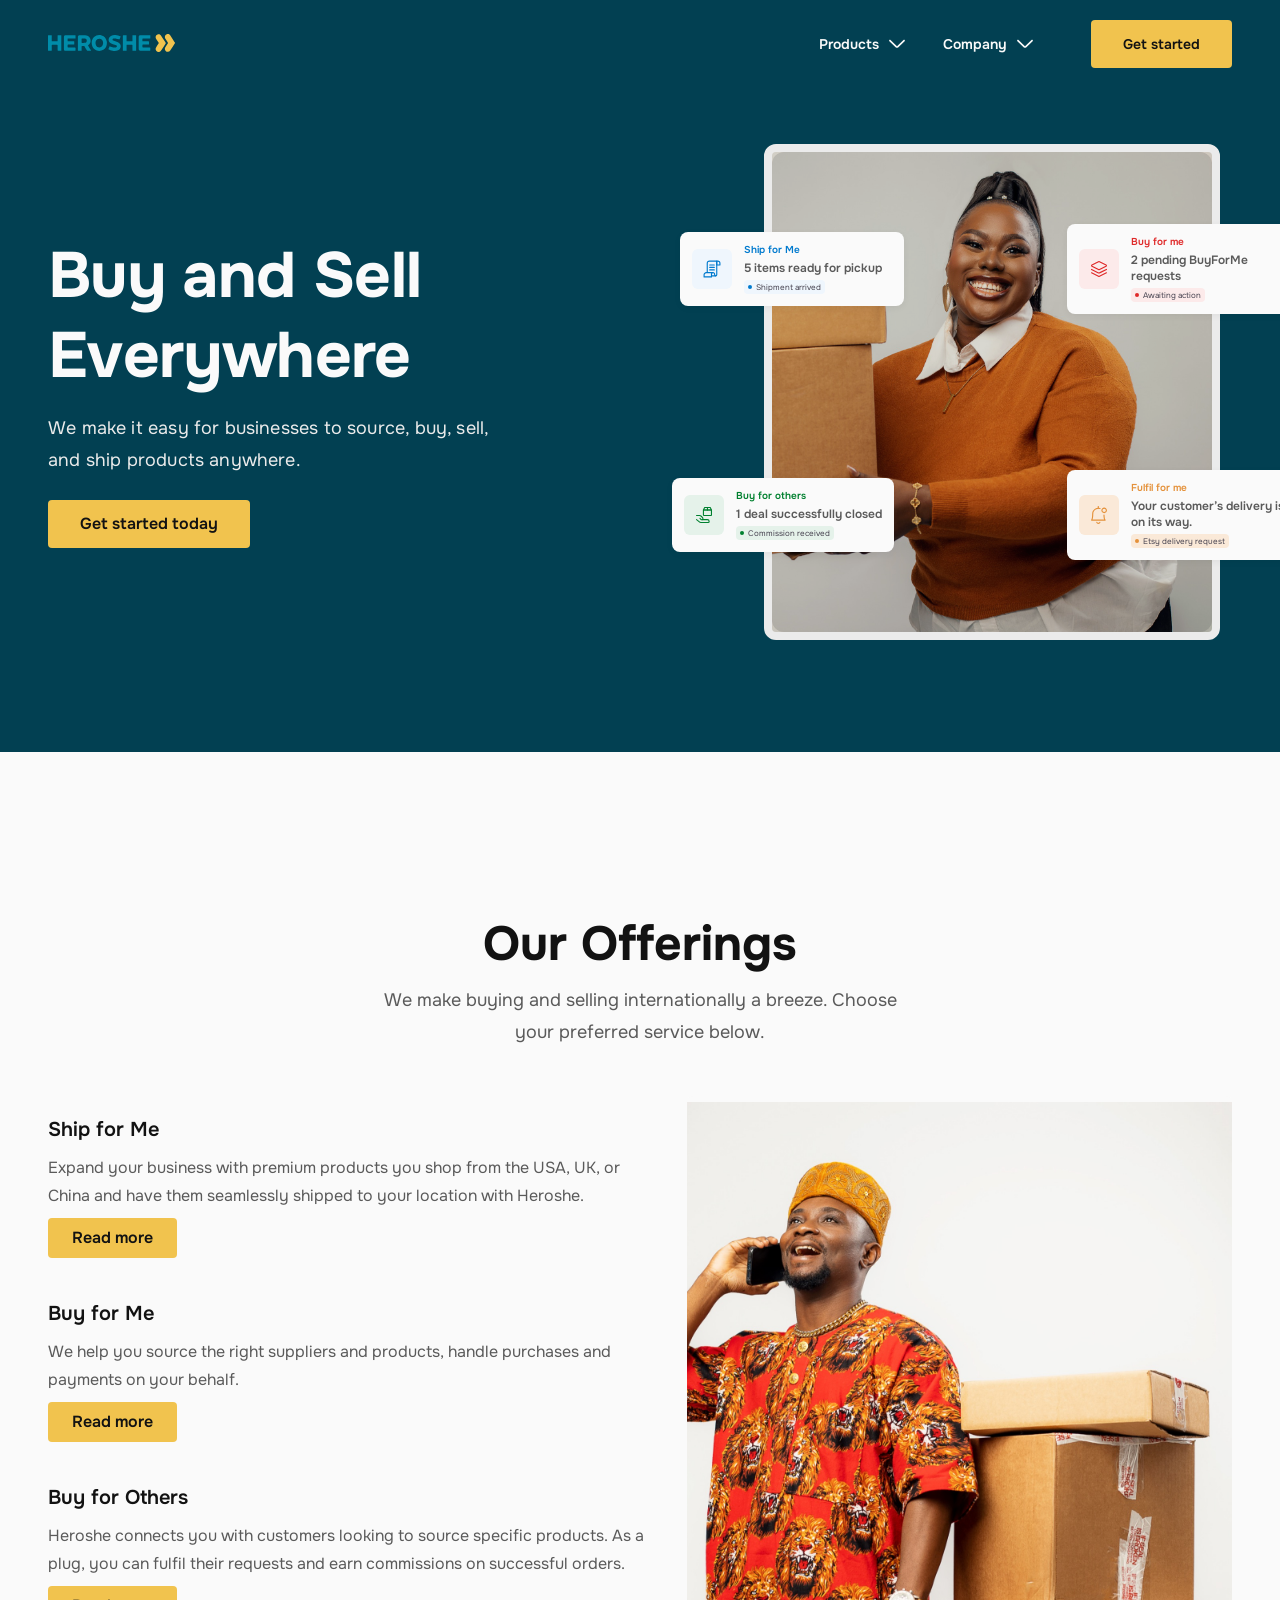
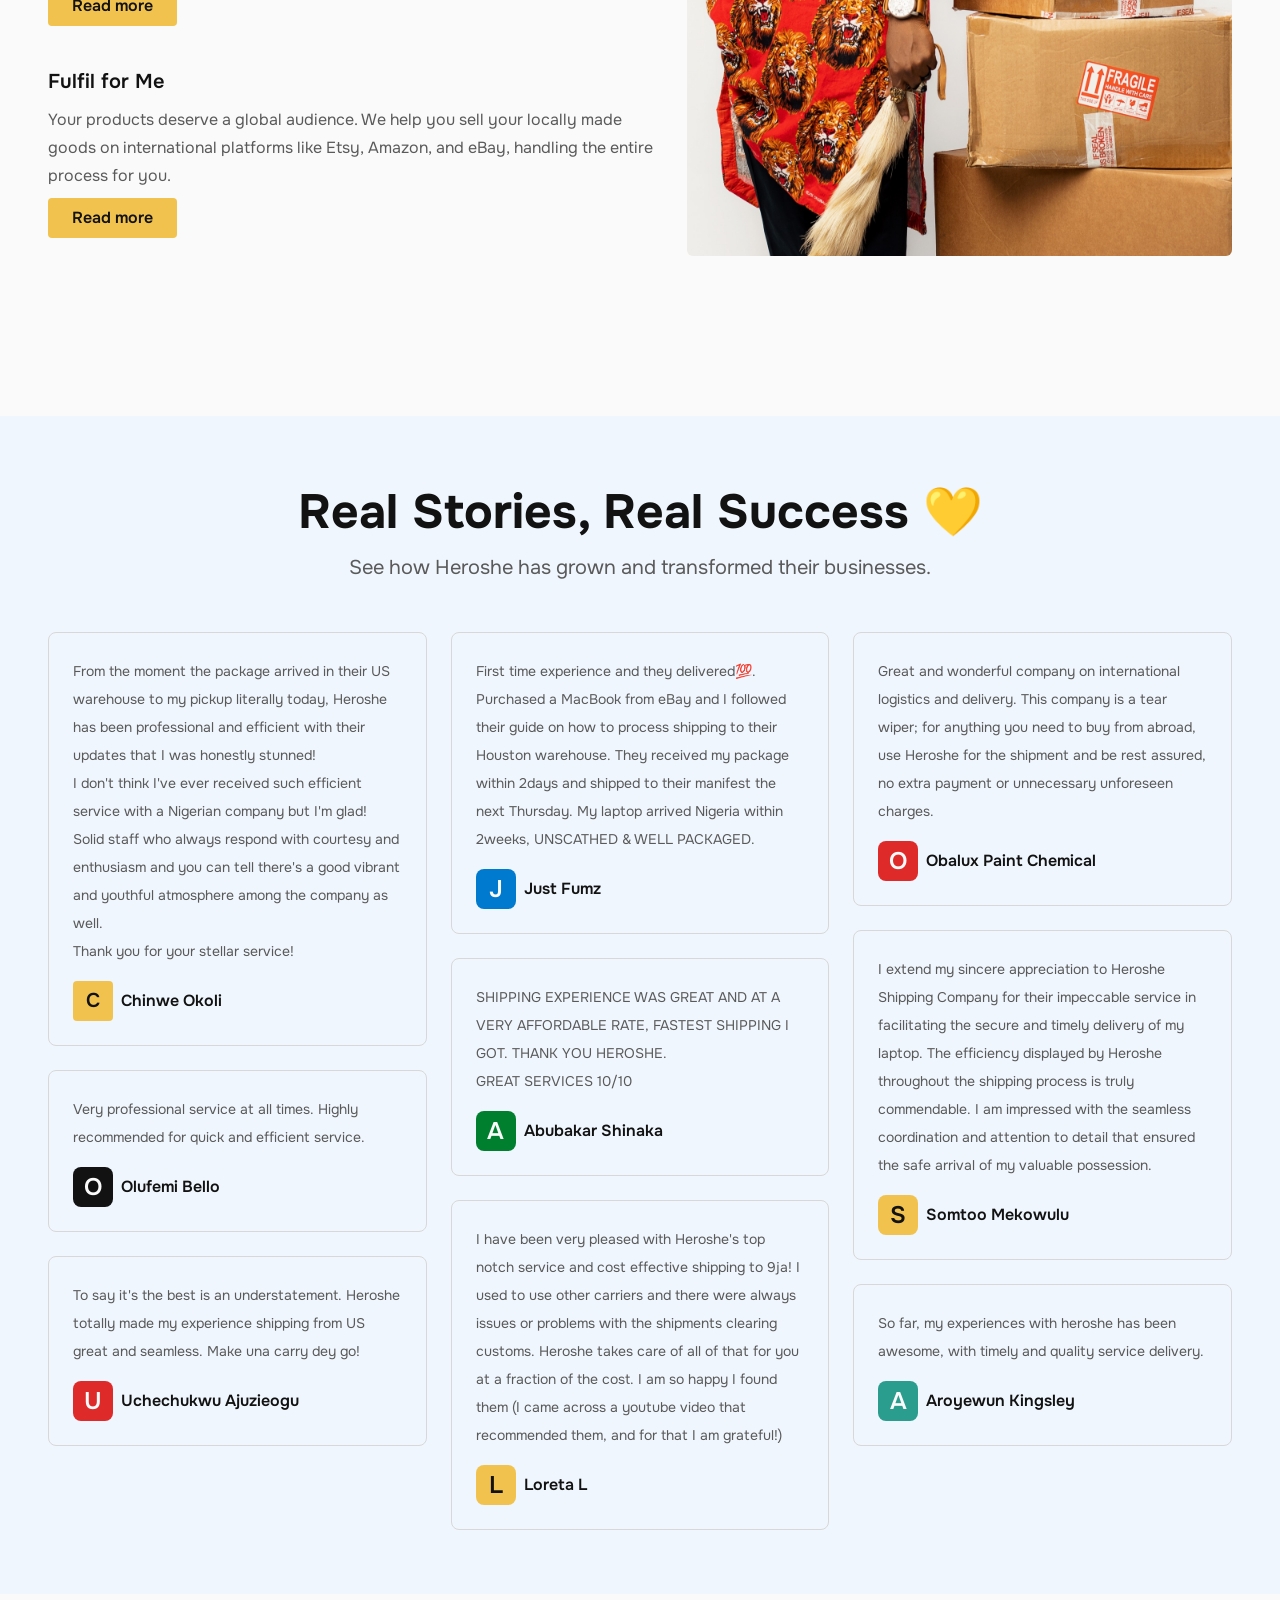
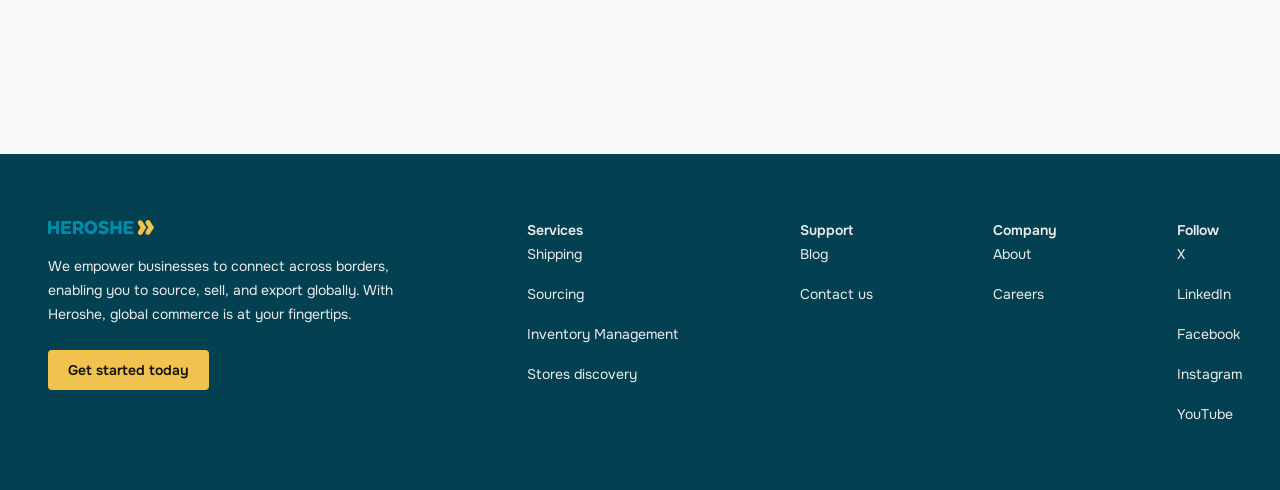
==== commit 803106b2: "fix: correct apostrophe typo and mobile/desktop title mismatch on homepage Co-Authored-By: Claude So" ====
--- a/index.html
+++ b/index.html
@@ -44,12 +44,13 @@
           </button>
           <div class="navmenu" id="menu-company">
             <a class="navmenu__link" href="about.html">About</a>
+            <a class="navmenu__link" href="careers.html">Careers</a>
             <a class="navmenu__link" href="contact-us.html">Contact Us</a>
           </div>
         </li>
       </ul>
       <div class="nav__actions">
-        <a class="btn btn--sm" href="#">Get started</a>
+        <a class="btn btn--sm" href="get-started.html">Get started</a>
       </div>
     </nav>
   </div>
@@ -64,7 +65,7 @@
         <h1 class="hero__title">Buy and Sell Everywhere</h1>
         <p class="hero__sub"><span class="d-only">We make it easy for businesses to source, buy, sell, and ship products anywhere.</span><span class="m-only">We make it easier for businesses to source, buy, ship, and fulfill products worldwide.</span></p>
       </div>
-      <a class="btn btn--lg" href="#">Get started today</a>
+      <a class="btn btn--lg" href="get-started.html">Get started today</a>
     </div>
 
     <div class="hero__right">
@@ -114,8 +115,8 @@
           <img class="ic ic--full" src="assets/icons/bell.svg" alt="" />
         </span>
         <div class="chip-card__body">
-          <p class="chip-card__label" style="color:var(--warning)"><span class="d-only">Fulfil for me</span><span class="m-only">Sell for me</span></p>
-          <p class="chip-card__title">Your customer&rsquo;s delivery is on it's way.</p>
+          <p class="chip-card__label" style="color:var(--warning)">Fulfil for me</p>
+          <p class="chip-card__title">Your customer&rsquo;s delivery is on its way.</p>
           <span class="chip chip--warning"><i></i>Etsy delivery request</span>
         </div>
       </div>
@@ -155,7 +156,7 @@
         </article>
 
         <article class="offering">
-          <h3 class="offering__title"><span class="d-only">Fulfil for Me</span><span class="m-only">Sell for Me</span></h3>
+          <h3 class="offering__title">Fulfil for Me</h3>
           <p class="offering__body">Your products deserve a global audience. We help you sell your locally made goods on international platforms like Etsy, Amazon, and eBay, handling the entire process for you.</p>
           <a class="btn btn--md" href="fulfil-for-me.html">Read more</a>
         </article>
@@ -272,7 +273,7 @@
         <span class="logo logo--footer"><img src="assets/icons/logo-footer.svg" alt="Heroshe" /></span>
         <p class="footer__blurb">We empower businesses to connect across borders, enabling you to source, sell, and export globally. With Heroshe, global commerce is at your fingertips.</p>
       </div>
-      <a class="btn btn--xs" href="#">Get started today</a>
+      <a class="btn btn--xs" href="get-started.html">Get started today</a>
     </div>
 
     <details class="footer__col" style="width:153px" open>
@@ -281,10 +282,10 @@
         <img class="footer__chev" src="assets/icons/chevron-down.svg" alt="" aria-hidden="true" />
       </summary>
       <div class="footer__links">
-        <a href="#">Shipping</a>
-        <a href="#">Sourcing</a>
-        <a href="#">Inventory Management</a>
-        <a href="#">Stores discovery</a>
+        <a href="ship-for-me.html">Shipping</a>
+        <a href="buy-for-me.html">Sourcing</a>
+        <a href="fulfil-for-me.html">Inventory Management</a>
+        <a href="buy-for-others.html">Stores discovery</a>
       </div>
     </details>
 
@@ -306,7 +307,7 @@
       </summary>
       <div class="footer__links">
         <a href="about.html">About</a>
-        <a href="#">Careers</a>
+        <a href="careers.html">Careers</a>
       </div>
     </details>
 
--- a/styles.css
+++ b/styles.css
@@ -50,6 +50,13 @@
 img { display: block; max-width: 100%; }
 a { color: inherit; text-decoration: none; }
 ul { margin: 0; padding: 0; list-style: none; }
+/* Any component that sets its own `display` (flex layouts especially) beats
+   the browser's default `[hidden] { display: none }` UA rule, since author
+   styles always win over UA defaults regardless of selector specificity —
+   toggling the `hidden` attribute silently stops working the moment a class
+   like `.bookform { display: flex; }` also matches. Restore it globally
+   rather than re-discovering this per component. */
+[hidden] { display: none !important; }
 
 :focus-visible { outline: 2px solid var(--primary); outline-offset: 3px; }
 
@@ -85,6 +92,22 @@
 .btn--md { padding:  8px 24px; font-size: 16px; }  /* offerings "Read more" */
 .btn--sm { padding: 12px 32px; font-size: 14px; }  /* header */
 .btn--xs { padding:  8px 20px; font-size: 14px; }  /* footer */
+
+/* Secondary action next to a primary .btn on a dark (teal) hero — e.g. Ship
+   for Me's "View Pricing" beside "Get started today". Not in any Figma
+   frame pulled so far. A boxed/outlined second button would be a new button
+   style the site doesn't otherwise have; a plain link reuses the treatment
+   already established for text on this exact teal background (.nav__item a
+   — light text, hovers to the primary yellow), so nothing new is invented. */
+.hero-link {
+  padding-block: 12px;
+  font-size: 16px;
+  font-weight: 600;
+  line-height: 24px;
+  color: var(--surface);
+  text-decoration: underline;
+}
+.hero-link:hover { color: var(--primary); }
 
 /* ---------- Logo ---------- */
 .logo { display: block; position: relative; overflow: hidden; }
@@ -1141,6 +1164,16 @@
   white-space: nowrap;
 }
 .control__chev { flex: none; width: 16px; height: 16px; }
+/* .control was built for the Ship for Me calculator's static <span> mockup,
+   so it never needed real input styling. --field adds the font/color/cursor
+   a genuine <input>/<textarea> needs, for pages with a real form control. */
+.control--field {
+  font-family: inherit;
+  font-size: 14px;
+  line-height: 24px;
+  color: var(--on-surface);
+}
+.control--field::placeholder { color: var(--text-subdued); }
 
 .plan {
   flex: 1 1 0;
@@ -1661,12 +1694,16 @@
 .phero__toggle-btn {
   width: 152px;
   padding: 8px;
+  border: 0;
+  background: none;
   border-radius: 4px;
+  font-family: inherit;
   font-size: 16px;
   font-weight: 600;
   line-height: 24px;
   text-align: center;
   color: var(--on-surface);
+  cursor: pointer;
 }
 .phero__toggle-btn.is-active { background: var(--on-surface); color: var(--surface); }
 
@@ -1773,6 +1810,243 @@
    actual centering for a block-level element with a fixed width. */
 .ptable__icon { width: 24px; height: 24px; margin-inline: auto; }
 .ptable__dash { height: auto; }  /* the dash SVG is a 24×1.7 line, not a 24×24 glyph — let it keep its own thin aspect ratio */
+
+/* ============================================================
+   Get Started page — Figma "Design Collection" node 32:3073
+   (sign-up variant 1: radio list + Continue). No hero in this design —
+   header sits directly above the centered form on the plain surface.
+   ============================================================ */
+.signup { background: var(--surface); }
+.signup__inner {
+  max-width: 620px;
+  margin-inline: auto;
+  padding: 160px var(--gutter);
+  display: flex;
+  flex-direction: column;
+  gap: 40px;
+}
+.signup__head { display: flex; flex-direction: column; gap: 8px; }
+.signup__eyebrow { font-size: 16px; line-height: 32px; color: var(--text-subdued); }
+.signup__title {
+  font-size: 32px;
+  font-weight: 700;
+  line-height: 56px;
+  letter-spacing: -0.32px;
+  color: var(--on-surface);
+}
+
+.signup__form { display: flex; flex-direction: column; gap: 40px; }
+.signup__options { display: flex; flex-direction: column; gap: 24px; }
+
+.soption {
+  display: flex;
+  align-items: flex-start;
+  gap: 16px;
+  padding: 12px 16px;
+  border: 1px solid var(--border);
+  border-radius: 8px;
+  cursor: pointer;
+}
+/* Real radio inputs, not the two static Figma icons (a filled ring, an empty
+   ring) — a form control belongs in markup a keyboard/screen reader can
+   operate, not a swapped image. appearance:none + a generated dot reproduces
+   the exact look without needing two near-identical asset states. */
+.soption input[type="radio"] {
+  appearance: none;
+  -webkit-appearance: none;
+  flex: none;
+  width: 24px;
+  height: 24px;
+  margin: 0;
+  border: 2px solid var(--border);
+  border-radius: 50%;
+  display: grid;
+  place-content: center;
+  cursor: pointer;
+}
+.soption input[type="radio"]::before {
+  content: "";
+  width: 12px;
+  height: 12px;
+  border-radius: 50%;
+  background: var(--on-surface);
+  transform: scale(0);
+  transition: transform .12s ease;
+}
+.soption input[type="radio"]:checked { border-color: var(--on-surface); }
+.soption input[type="radio"]:checked::before { transform: scale(1); }
+
+.soption__body { display: flex; flex-direction: column; gap: 4px; }
+.soption__title { font-size: 16px; font-weight: 600; line-height: 24px; color: var(--on-surface); }
+.soption__desc { font-size: 14px; line-height: 24px; color: var(--text-subdued); }
+
+.signup__submit { width: 100%; }
+
+/* ============================================================
+   Book A Call page — not in any Figma file. A calendar-booking mockup for
+   "Book A Call" to link to (Buy for Me / Buy for Others / Fulfil for Me),
+   in the site's own visual language. No backend: picking a day/time and
+   "confirming" is all client-side (see site.js) — there's nothing to send
+   it to yet.
+   ============================================================ */
+.book { background: var(--surface); }
+.book__inner {
+  max-width: var(--frame);
+  margin-inline: auto;
+  padding: 160px var(--gutter);
+  display: flex;
+  flex-direction: column;
+  align-items: center;
+  gap: 48px;
+}
+
+.bookbox {
+  width: 100%;
+  max-width: 900px;
+  display: flex;
+  gap: 48px;
+  padding: 32px;
+  border: 1px solid var(--border);
+  border-radius: 12px;
+  background: var(--surface);
+}
+
+.bookbox__info {
+  flex: none;
+  width: 240px;
+  display: flex;
+  flex-direction: column;
+  gap: 16px;
+  padding-right: 32px;
+  border-right: 1px solid var(--border);
+}
+.bookbox__logo img { height: 20px; width: auto; }
+.bookbox__title { font-size: 24px; font-weight: 700; line-height: 32px; color: var(--on-surface); }
+.bookbox__desc { font-size: 14px; line-height: 24px; color: var(--text-subdued); }
+.bookbox__meta { margin-top: auto; font-size: 14px; line-height: 24px; color: var(--text-subdued); }
+
+.bookbox__cal { flex: 1 1 0; min-width: 0; display: flex; flex-direction: column; gap: 24px; }
+
+.calendar__head { display: flex; align-items: center; justify-content: space-between; }
+.calendar__month { font-size: 16px; font-weight: 600; color: var(--on-surface); }
+.calendar__nav {
+  display: flex;
+  align-items: center;
+  justify-content: center;
+  width: 32px;
+  height: 32px;
+  border: 1px solid var(--border);
+  border-radius: 4px;
+  background: none;
+  font-size: 16px;
+  color: var(--on-surface);
+  cursor: pointer;
+}
+.calendar__nav:hover { background: var(--surface-subdued); }
+
+.calendar__weekdays, .calendar__grid { display: grid; grid-template-columns: repeat(7, 1fr); gap: 4px; }
+.calendar__weekdays { font-size: 12px; color: var(--text-subdued); text-align: center; }
+
+.calendar__day {
+  aspect-ratio: 1;
+  display: flex;
+  align-items: center;
+  justify-content: center;
+  border: 1px solid transparent;
+  border-radius: 50%;
+  background: none;
+  font-family: inherit;
+  font-size: 14px;
+  color: var(--on-surface);
+  cursor: pointer;
+}
+.calendar__day:hover:not(:disabled) { background: var(--surface-subdued); }
+.calendar__day:disabled { color: var(--border); cursor: not-allowed; }
+.calendar__day--today:not(.calendar__day--selected) { border-color: var(--on-surface); }
+.calendar__day--selected { background: var(--on-surface); color: var(--surface); }
+.calendar__day--pad { visibility: hidden; cursor: default; }
+
+.timeslots__label { font-size: 14px; font-weight: 600; color: var(--on-surface); }
+.timeslots__grid { display: flex; flex-wrap: wrap; gap: 8px; margin-top: 12px; }
+.timeslot {
+  padding: 8px 16px;
+  border: 1px solid var(--border);
+  border-radius: 4px;
+  background: none;
+  font-family: inherit;
+  font-size: 14px;
+  color: var(--on-surface);
+  cursor: pointer;
+}
+.timeslot:hover { background: var(--surface-subdued); }
+.timeslot.is-selected { background: var(--on-surface); border-color: var(--on-surface); color: var(--surface); }
+
+.bookform {
+  width: 100%;
+  max-width: 900px;
+  display: flex;
+  flex-direction: column;
+  gap: 24px;
+  padding: 32px;
+  border: 1px solid var(--border);
+  border-radius: 12px;
+}
+.bookform__row { display: flex; gap: 24px; }
+.bookform__submit { align-self: flex-start; white-space: normal; text-align: left; }
+
+.bookconfirm {
+  width: 100%;
+  max-width: 900px;
+  display: flex;
+  flex-direction: column;
+  align-items: center;
+  gap: 8px;
+  padding: 48px 32px;
+  border: 1px solid var(--border);
+  border-radius: 12px;
+  text-align: center;
+}
+.bookconfirm__icon { width: 40px; height: 40px; }
+.bookconfirm__title { font-size: 20px; font-weight: 700; color: var(--on-surface); }
+.bookconfirm__sub { font-size: 14px; color: var(--text-subdued); }
+
+/* ============================================================
+   Careers page — not in any Figma file, and deliberately not fabricating
+   job listings: an empty "no open roles" state is an honest claim about
+   hiring status, invented listings wouldn't be. Reuses established
+   components rather than new ones — .section-head for the intro, the About
+   page's .arow/.values for culture, and .gallery/.shot for the team photos
+   (same images About already uses).
+   ============================================================ */
+.careers { background: var(--surface); }
+.careers__inner {
+  max-width: var(--frame);
+  margin-inline: auto;
+  padding: 160px var(--gutter) 0;
+  display: flex;
+  flex-direction: column;
+  gap: 128px;
+}
+/* The CTA sits in a second .careers__inner, after the .gallery section
+   (which supplies its own 160px top+bottom padding) — this one needs the
+   closing 160px before the footer without repeating the opening one. */
+.careers__inner--foot { padding: 0 var(--gutter) 160px; }
+
+.careers__cta {
+  width: 100%;
+  max-width: 620px;
+  margin-inline: auto;
+  display: flex;
+  flex-direction: column;
+  align-items: center;
+  gap: 24px;
+  padding: 48px 32px;
+  border: 1px solid var(--border);
+  border-radius: 12px;
+  text-align: center;
+}
+.careers__cta-title { font-size: 20px; font-weight: 700; color: var(--on-surface); }
+.careers__cta-sub { font-size: 16px; line-height: 28px; color: var(--text-subdued); }
 
 /* ============================================================
    Tablet / intermediate widths
@@ -2148,6 +2422,11 @@
   /* ---- Ship for Me at phone widths ---- */
   .shero__title { font-size: 40px; line-height: 52px; letter-spacing: -0.4px; }
   .shero__sub   { font-size: 16px; line-height: 28px; }
+  /* The hero button ("Get started today") and the "View Pricing" text link
+     no longer fit on one line once the column narrows below ~420px — stack
+     instead of overflowing the viewport. */
+  .shero__actions { flex-wrap: wrap; width: 100%; row-gap: 16px; }
+  .shero__actions .btn { width: 100%; }
 
   /* ---- Contact Us at phone widths ---- */
   .offices__inner { padding-block: 64px; gap: 32px; }
@@ -2232,6 +2511,24 @@
   .ptable[data-active-plan="basic"]   .ptable__value--basic,
   .ptable[data-active-plan="pro"]     .ptable__value--pro,
   .ptable[data-active-plan="premium"] .ptable__value--premium { display: table-cell; }
+
+  /* ---- Get Started at phone widths ---- */
+  .signup__inner { padding-block: 64px; gap: 32px; }
+  .signup__title { font-size: 28px; line-height: 40px; }
+
+  /* ---- Book A Call at phone widths ---- */
+  .book__inner { padding-block: 64px; gap: 32px; }
+  .bookbox, .bookform { padding: 20px; }
+  .bookbox { flex-direction: column; gap: 24px; }
+  .bookbox__info { width: 100%; padding-right: 0; padding-bottom: 24px; border-right: 0; border-bottom: 1px solid var(--border); }
+  .bookbox__meta { margin-top: 0; }
+  .bookform__row { flex-direction: column; gap: 20px; }
+  .bookconfirm { padding: 32px 20px; }
+
+  /* ---- Careers at phone widths ---- */
+  .careers__inner { padding-block: 64px 0; gap: 64px; }
+  .careers__inner--foot { padding-block: 0 64px; }
+  .careers__cta { padding: 32px 20px; }
 }
 
 /* The footer groups only collapse at mobile widths */
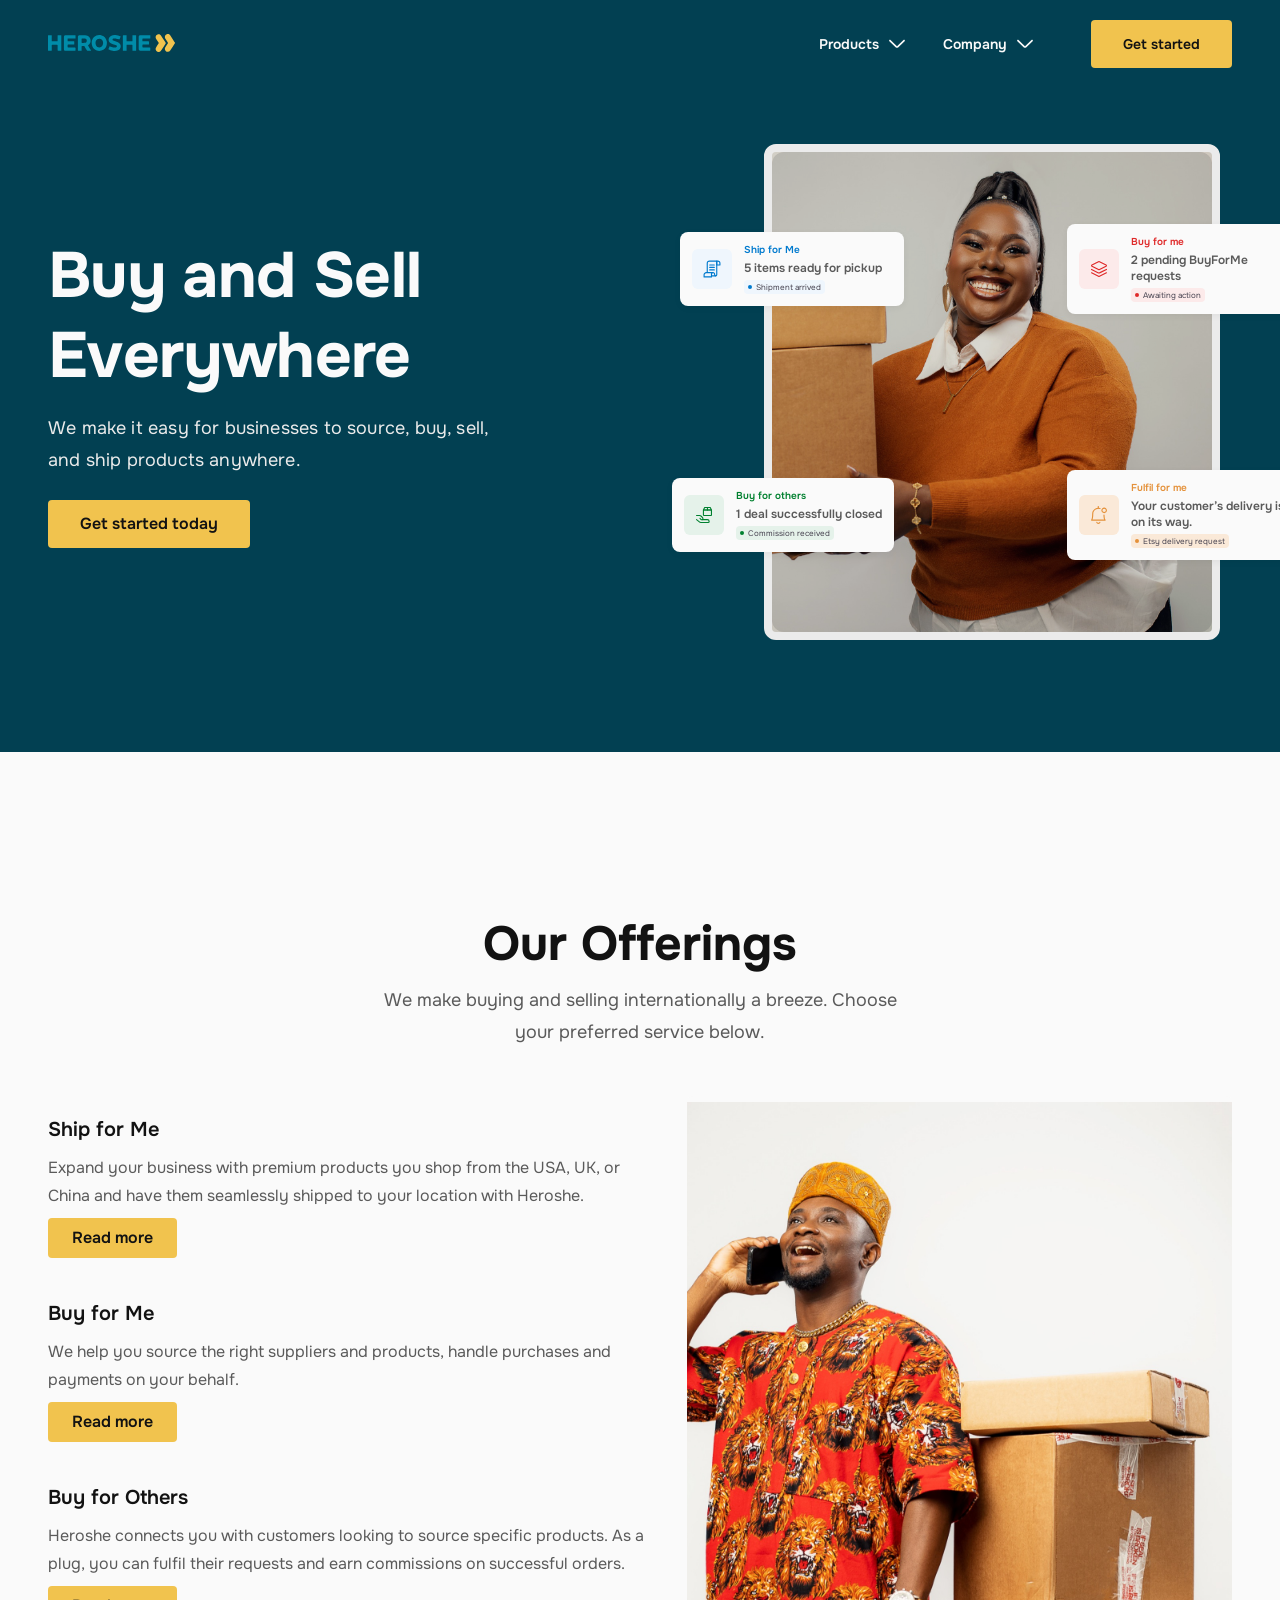
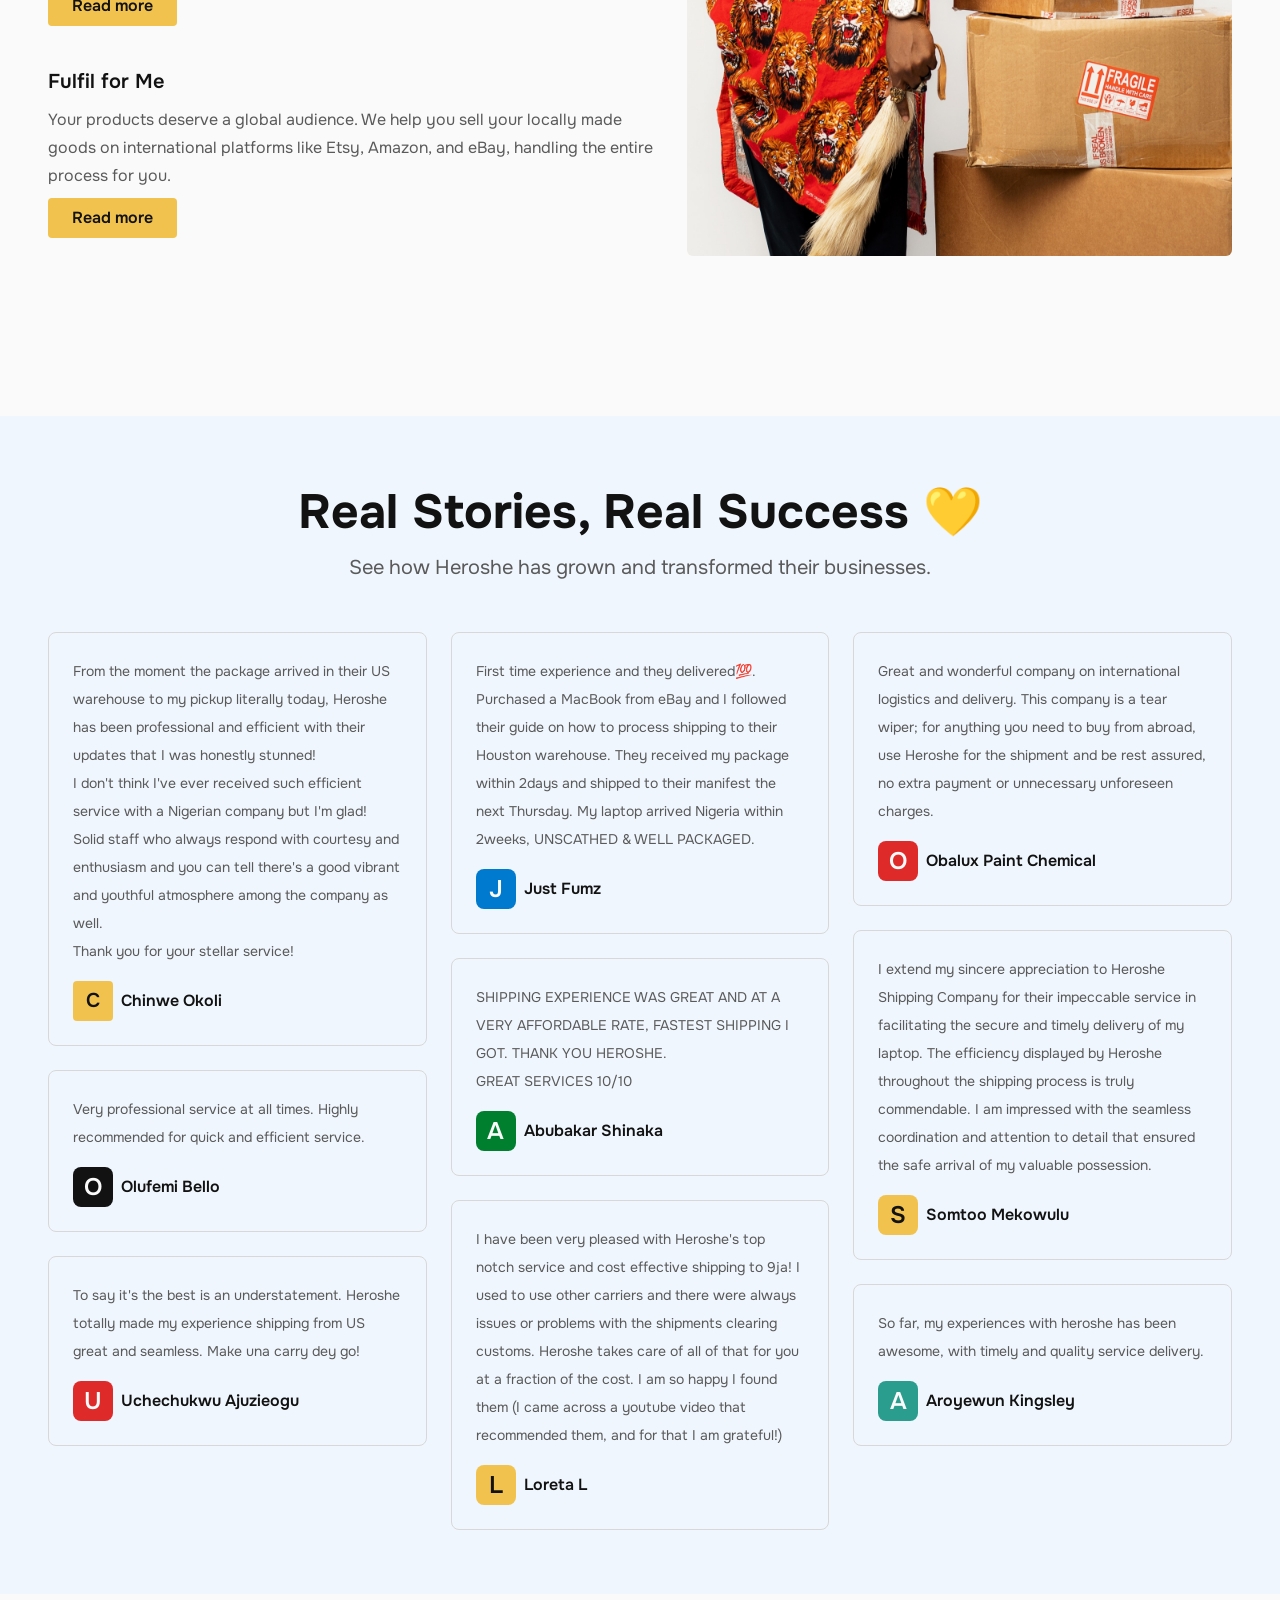
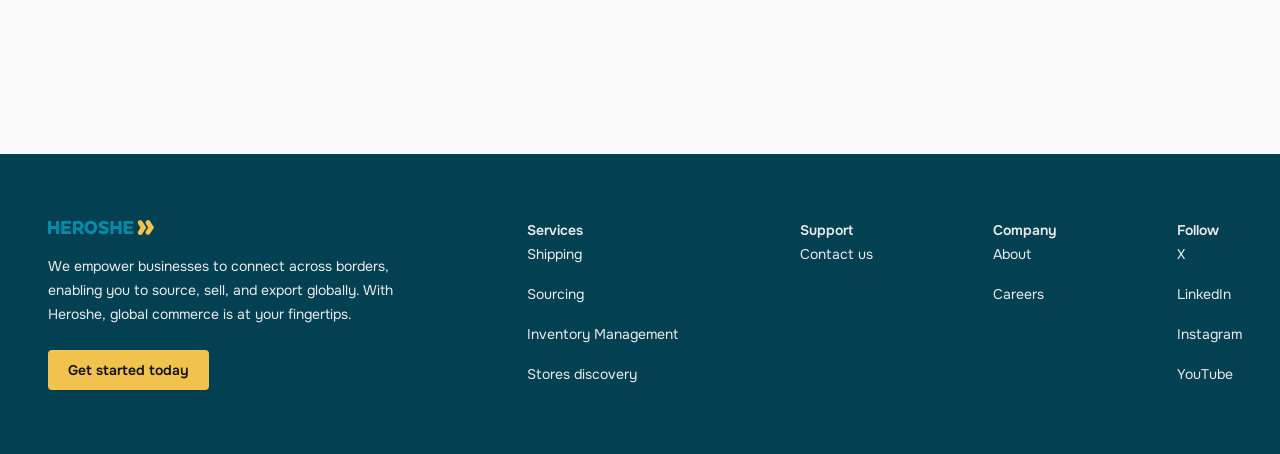
==== commit 38e54263: "chore: remove Facebook and Blog footer links Co-Authored-By: Claude Sonnet 5.5 <noreply@anthropic.co" ====
--- a/index.html
+++ b/index.html
@@ -295,7 +295,6 @@
         <img class="footer__chev" src="assets/icons/chevron-down.svg" alt="" aria-hidden="true" />
       </summary>
       <div class="footer__links">
-        <a href="#">Blog</a>
         <a href="contact-us.html">Contact us</a>
       </div>
     </details>
@@ -317,11 +316,10 @@
         <img class="footer__chev" src="assets/icons/chevron-down.svg" alt="" aria-hidden="true" />
       </summary>
       <div class="footer__links">
-        <a href="#">X</a>
-        <a href="#">LinkedIn</a>
-        <a href="#">Facebook</a>
-        <a href="#">Instagram</a>
-        <a href="#">YouTube</a>
+        <a href="https://x.com/shipheroshe?lang=en" target="_blank" rel="noopener noreferrer">X</a>
+        <a href="https://www.linkedin.com/company/heroshe/posts/" target="_blank" rel="noopener noreferrer">LinkedIn</a>
+        <a href="https://www.instagram.com/shipheroshe/?hl=en" target="_blank" rel="noopener noreferrer">Instagram</a>
+        <a href="http://youtube.com/user/heroshetv" target="_blank" rel="noopener noreferrer">YouTube</a>
       </div>
     </details>
 
--- a/styles.css
+++ b/styles.css
@@ -78,11 +78,14 @@
   justify-content: center;
   background: var(--primary);
   color: var(--on-surface);
+  border: 0;
   border-radius: 4px;
+  font-family: inherit;
   font-weight: 600;
   line-height: 24px;
   text-align: center;
   white-space: nowrap;
+  cursor: pointer;
   transition: background-color .18s ease, transform .18s ease;
 }
 .btn:hover  { background: #e9b634; }
@@ -1992,7 +1995,7 @@
   border-radius: 12px;
 }
 .bookform__row { display: flex; gap: 24px; }
-.bookform__submit { align-self: flex-start; white-space: normal; text-align: left; }
+.bookform__submit { display: block; align-self: flex-start; white-space: normal; text-align: left; }
 
 .bookconfirm {
   width: 100%;
